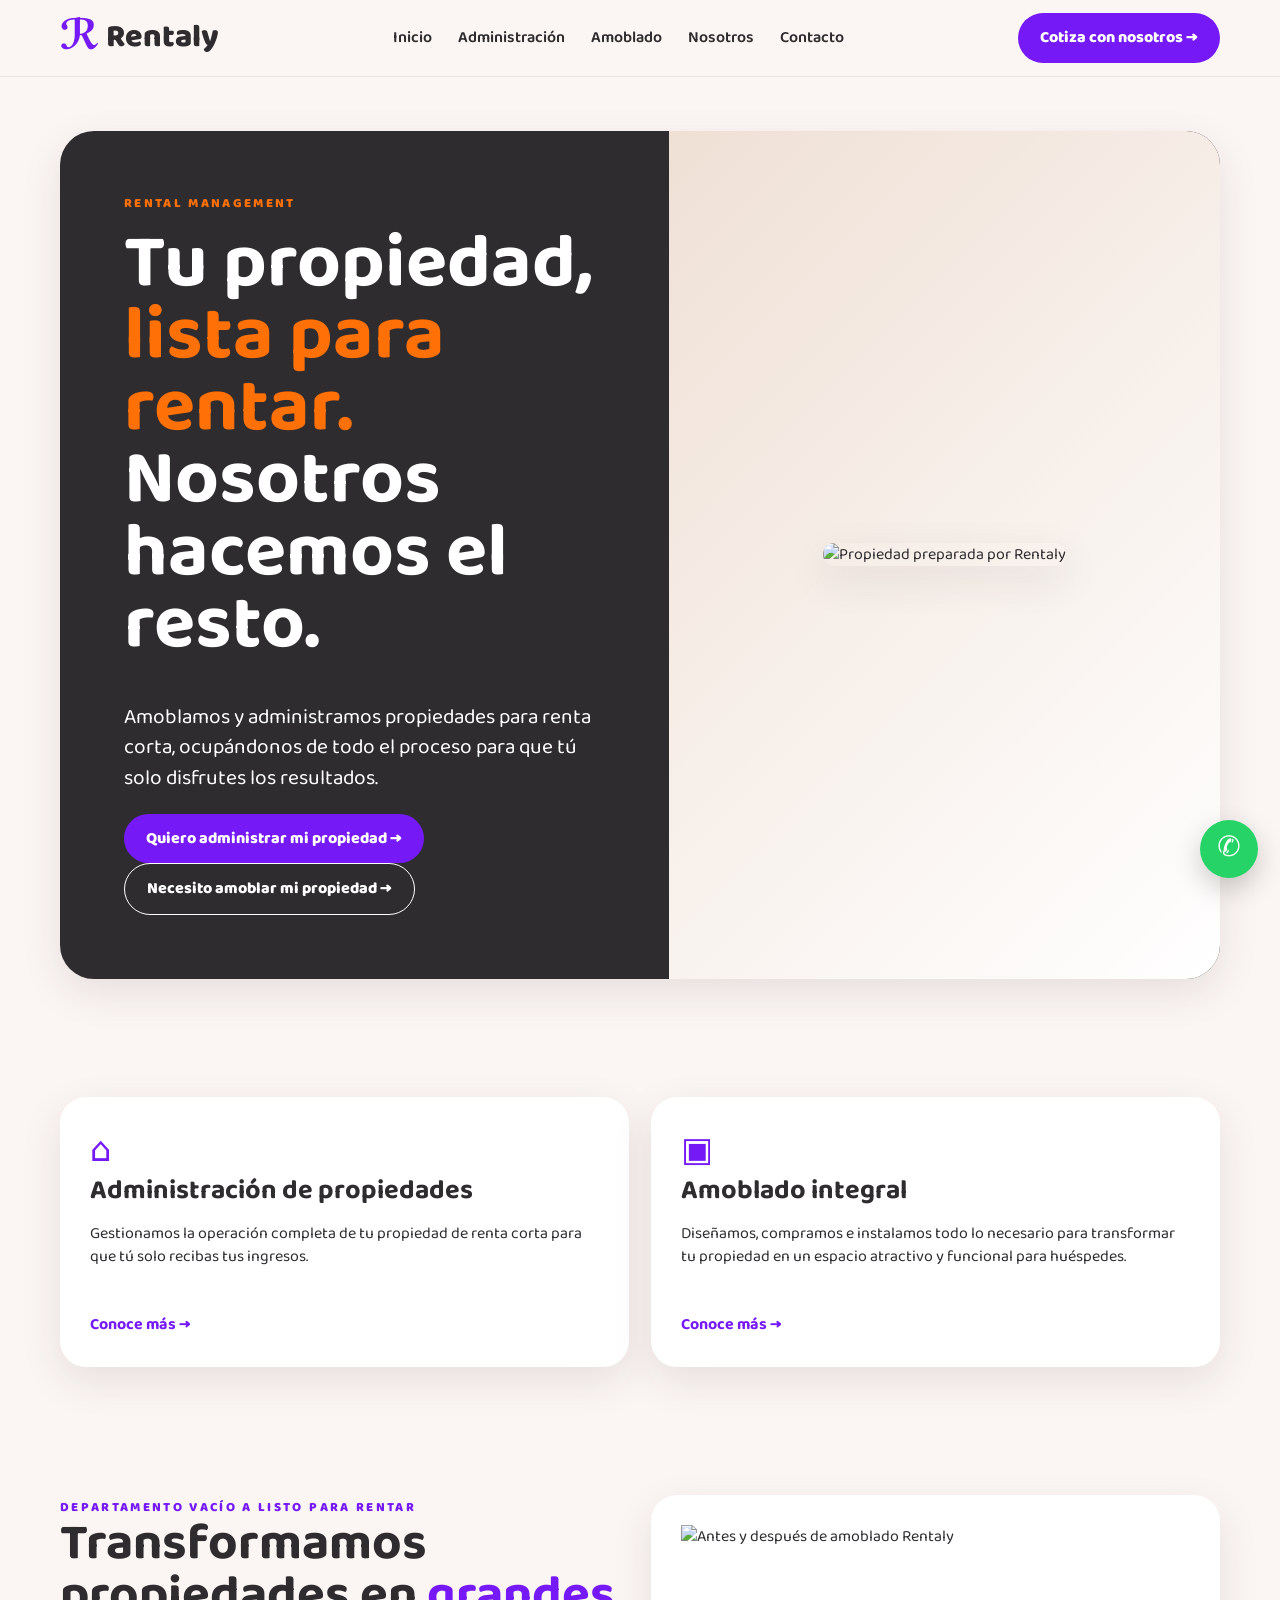
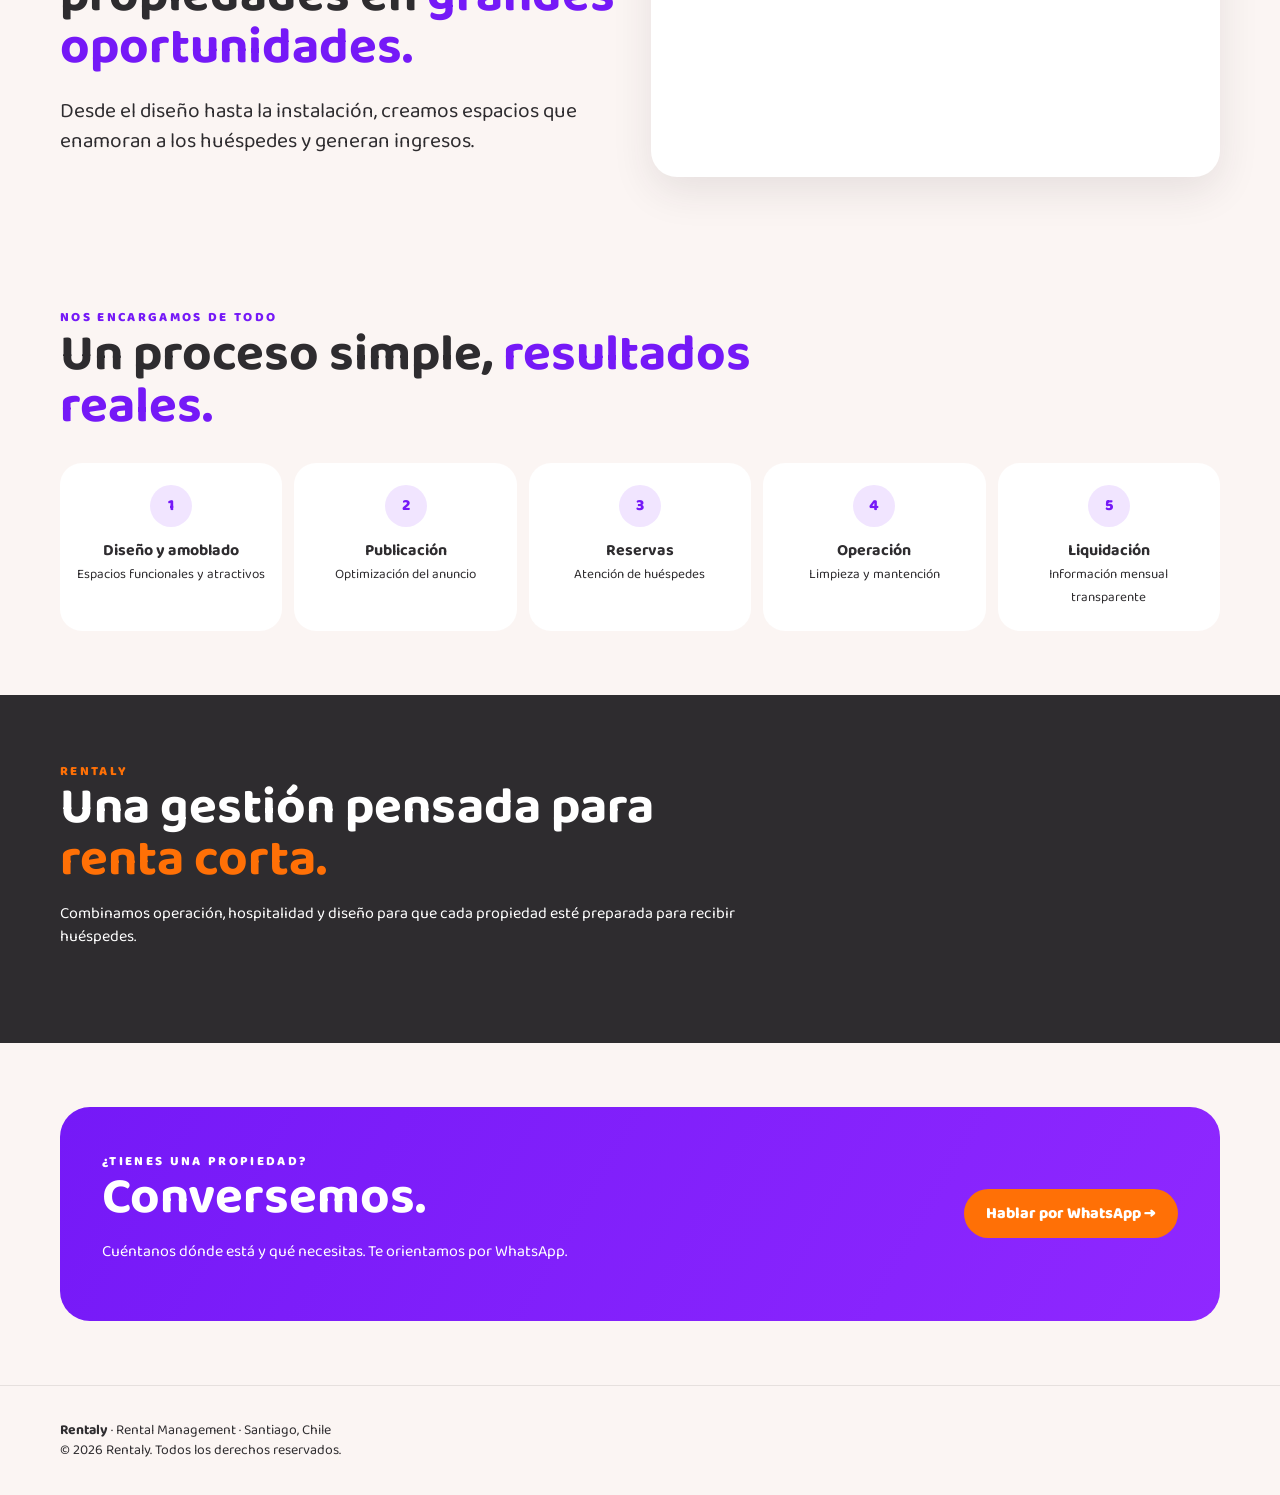
==== index.html @ dfee8718 "Primera versión sitio web Rentaly" ====
<!doctype html><html lang="es"><head><meta charset="utf-8"><meta name="viewport" content="width=device-width,initial-scale=1"><title>Inicio | Rentaly</title><meta name="description" content="Rentaly: administración y amoblado integral de propiedades para renta corta en Chile."><link rel="stylesheet" href="styles.css"></head><body><header class="nav"><div class="wrap navin"><a class="brand" href="index.html"><span class="brandmark">ℛ</span>Rentaly</a><nav class="links"><a href="index.html">Inicio</a><a href="administracion.html">Administración</a><a href="amoblado.html">Amoblado</a><a href="nosotros.html">Nosotros</a><a href="contacto.html">Contacto</a></nav><a class="btn navbtn" data-wa="Hola Rentaly, quiero cotizar sus servicios.">Cotiza con nosotros →</a></div></header>

<main><section class="hero"><div class="wrap heroGrid"><div class="heroCopy"><span class="eyebrow">Rental Management</span><h1>Tu propiedad,<br><span class="orangeText">lista para rentar.</span><br>Nosotros hacemos el resto.</h1><p class="lead">Amoblamos y administramos propiedades para renta corta, ocupándonos de todo el proceso para que tú solo disfrutes los resultados.</p><div><a class="btn" data-wa="Hola Rentaly, quiero cotizar la administración de mi propiedad.">Quiero administrar mi propiedad →</a> <a class="btn alt" data-wa="Hola Rentaly, quiero cotizar el amoblado de mi propiedad.">Necesito amoblar mi propiedad →</a></div></div><div class="heroVisual"><img src="assets/amoblado-publicacion.png" alt="Propiedad preparada por Rentaly"></div></div></section>
<section class="section"><div class="wrap"><div class="grid2"><article class="card service"><div><div class="icon">⌂</div><h3>Administración de propiedades</h3><p>Gestionamos la operación completa de tu propiedad de renta corta para que tú solo recibas tus ingresos.</p></div><a class="purple" href="administracion.html"><b>Conoce más →</b></a></article><article class="card service"><div><div class="icon">▣</div><h3>Amoblado integral</h3><p>Diseñamos, compramos e instalamos todo lo necesario para transformar tu propiedad en un espacio atractivo y funcional para huéspedes.</p></div><a class="purple" href="amoblado.html"><b>Conoce más →</b></a></article></div></div></section>
<section class="section"><div class="wrap grid2"><div><span class="eyebrow purple">Departamento vacío a listo para rentar</span><h2>Transformamos propiedades en <span class="purple">grandes oportunidades.</span></h2><p class="lead">Desde el diseño hasta la instalación, creamos espacios que enamoran a los huéspedes y generan ingresos.</p></div><div class="card"><img src="assets/antes-despues.png" alt="Antes y después de amoblado Rentaly"></div></div></section>
<section class="section"><div class="wrap"><div class="sectionHead"><span class="eyebrow purple">Nos encargamos de todo</span><h2>Un proceso simple, <span class="purple">resultados reales.</span></h2></div><div class="steps"><div class="step"><div class="num">1</div><b>Diseño y amoblado</b><small><br>Espacios funcionales y atractivos</small></div><div class="step"><div class="num">2</div><b>Publicación</b><small><br>Optimización del anuncio</small></div><div class="step"><div class="num">3</div><b>Reservas</b><small><br>Atención de huéspedes</small></div><div class="step"><div class="num">4</div><b>Operación</b><small><br>Limpieza y mantención</small></div><div class="step"><div class="num">5</div><b>Liquidación</b><small><br>Información mensual transparente</small></div></div></div></section>
<section class="section dark"><div class="wrap"><div class="sectionHead"><span class="eyebrow">Rentaly</span><h2>Una gestión pensada para <span class="orangeText">renta corta.</span></h2><p>Combinamos operación, hospitalidad y diseño para que cada propiedad esté preparada para recibir huéspedes.</p></div></div></section>
<section class="section"><div class="wrap cta"><div><span class="eyebrow" style="color:white">¿Tienes una propiedad?</span><h2>Conversemos.</h2><p>Cuéntanos dónde está y qué necesitas. Te orientamos por WhatsApp.</p></div><a class="btn orange" data-wa="Hola Rentaly, tengo una propiedad y me gustaría cotizar sus servicios.">Hablar por WhatsApp →</a></div></section></main><a class="whatsapp" aria-label="WhatsApp Rentaly" data-wa="Hola Rentaly, me gustaría conocer más sobre sus servicios.">✆</a><footer class="footer"><div class="wrap"><strong>Rentaly</strong> · Rental Management · Santiago, Chile<br>© 2026 Rentaly. Todos los derechos reservados.</div></footer><script src="script.js"></script>
</body></html>
---- styles.css ----
@import url('https://fonts.googleapis.com/css2?family=Baloo+2:wght@400;500;600;700;800&display=swap');
:root{--purple:#7519F7;--orange:#FF7006;--ink:#2E2C2F;--cream:#FBF5F3;--white:#fff;--muted:#756f73;--radius:26px;--shadow:0 14px 40px rgba(46,44,47,.10)}
*{box-sizing:border-box}html{scroll-behavior:smooth}body{margin:0;font-family:'Baloo 2',system-ui,sans-serif;background:var(--cream);color:var(--ink);line-height:1.45}a{text-decoration:none;color:inherit}img{max-width:100%;display:block}.wrap{width:min(1160px,92%);margin:auto}.nav{position:sticky;top:0;z-index:20;background:rgba(251,245,243,.95);backdrop-filter:blur(10px);border-bottom:1px solid rgba(46,44,47,.08)}.navin{height:76px;display:flex;align-items:center;justify-content:space-between;gap:22px}.brand{font-size:32px;font-weight:800;display:flex;align-items:center;gap:7px}.brandmark{color:var(--purple);font-size:42px;line-height:1}.links{display:flex;gap:26px;font-weight:600}.links a:hover,.active{color:var(--purple)}.btn{display:inline-flex;align-items:center;justify-content:center;gap:8px;background:var(--purple);color:#fff;padding:13px 22px;border-radius:999px;font-weight:800}.btn.alt{background:transparent;border:1.5px solid currentColor}.btn.orange{background:var(--orange)}.hero{padding:54px 0}.heroGrid{display:grid;grid-template-columns:1.05fr .95fr;min-height:520px;border-radius:34px;overflow:hidden;background:var(--ink);box-shadow:var(--shadow)}.heroCopy{padding:64px;color:#fff;display:flex;flex-direction:column;justify-content:center}.eyebrow{text-transform:uppercase;letter-spacing:.18em;font-size:13px;font-weight:800;color:var(--orange)}h1{font-size:clamp(44px,6vw,76px);line-height:.95;margin:14px 0 20px}h2{font-size:clamp(32px,4vw,52px);line-height:1.02;margin:0 0 16px}h3{font-size:27px;line-height:1.1;margin:0 0 10px}.purple{color:var(--purple)}.orangeText{color:var(--orange)}.lead{font-size:21px;max-width:650px}.heroVisual{background:linear-gradient(135deg,#efe0d5,#fff);display:flex;align-items:center;justify-content:center;padding:28px}.heroVisual img{border-radius:24px;box-shadow:var(--shadow)}.section{padding:64px 0}.section.dark{background:var(--ink);color:#fff}.sectionHead{max-width:720px;margin-bottom:30px}.grid2{display:grid;grid-template-columns:repeat(2,1fr);gap:22px}.grid3{display:grid;grid-template-columns:repeat(3,1fr);gap:18px}.card{background:#fff;border-radius:var(--radius);padding:30px;box-shadow:var(--shadow)}.dark .card{background:#3a373b}.service{min-height:270px;display:flex;flex-direction:column;justify-content:space-between}.icon{font-size:34px;color:var(--purple)}.steps{display:grid;grid-template-columns:repeat(5,1fr);gap:12px}.step{text-align:center;background:#fff;border-radius:22px;padding:22px 14px}.num{width:42px;height:42px;border-radius:50%;background:#f1e5ff;color:var(--purple);display:grid;place-items:center;margin:0 auto 12px;font-weight:800}.feature{display:flex;gap:14px;align-items:flex-start;margin:16px 0}.dot{width:10px;height:10px;border-radius:50%;background:var(--purple);margin-top:8px;flex:0 0 auto}.cta{background:linear-gradient(120deg,var(--purple),#8f28ff);color:#fff;border-radius:30px;padding:42px;display:flex;align-items:center;justify-content:space-between;gap:24px}.cta h2{margin:0}.footer{padding:34px 0;border-top:1px solid rgba(46,44,47,.1);font-size:14px}.whatsapp{position:fixed;right:22px;bottom:22px;z-index:30;background:#25D366;color:#fff;width:58px;height:58px;border-radius:50%;display:grid;place-items:center;font-size:28px;box-shadow:0 10px 28px rgba(0,0,0,.2)}.tag{display:inline-block;border:1px solid rgba(117,25,247,.35);color:var(--purple);border-radius:999px;padding:5px 12px;margin:4px;font-weight:700}.contactBox{background:#fff;border-radius:28px;padding:36px;text-align:center;box-shadow:var(--shadow)}
@media(max-width:820px){.links{display:none}.heroGrid,.grid2,.grid3{grid-template-columns:1fr}.heroCopy{padding:38px 28px}.heroVisual{padding:18px}.steps{grid-template-columns:1fr 1fr}.cta{align-items:flex-start;flex-direction:column}.navin{height:68px}.brand{font-size:26px}.section{padding:46px 0}}@media(max-width:520px){.steps{grid-template-columns:1fr}.btn.navbtn{padding:10px 14px;font-size:14px}h1{font-size:46px}}
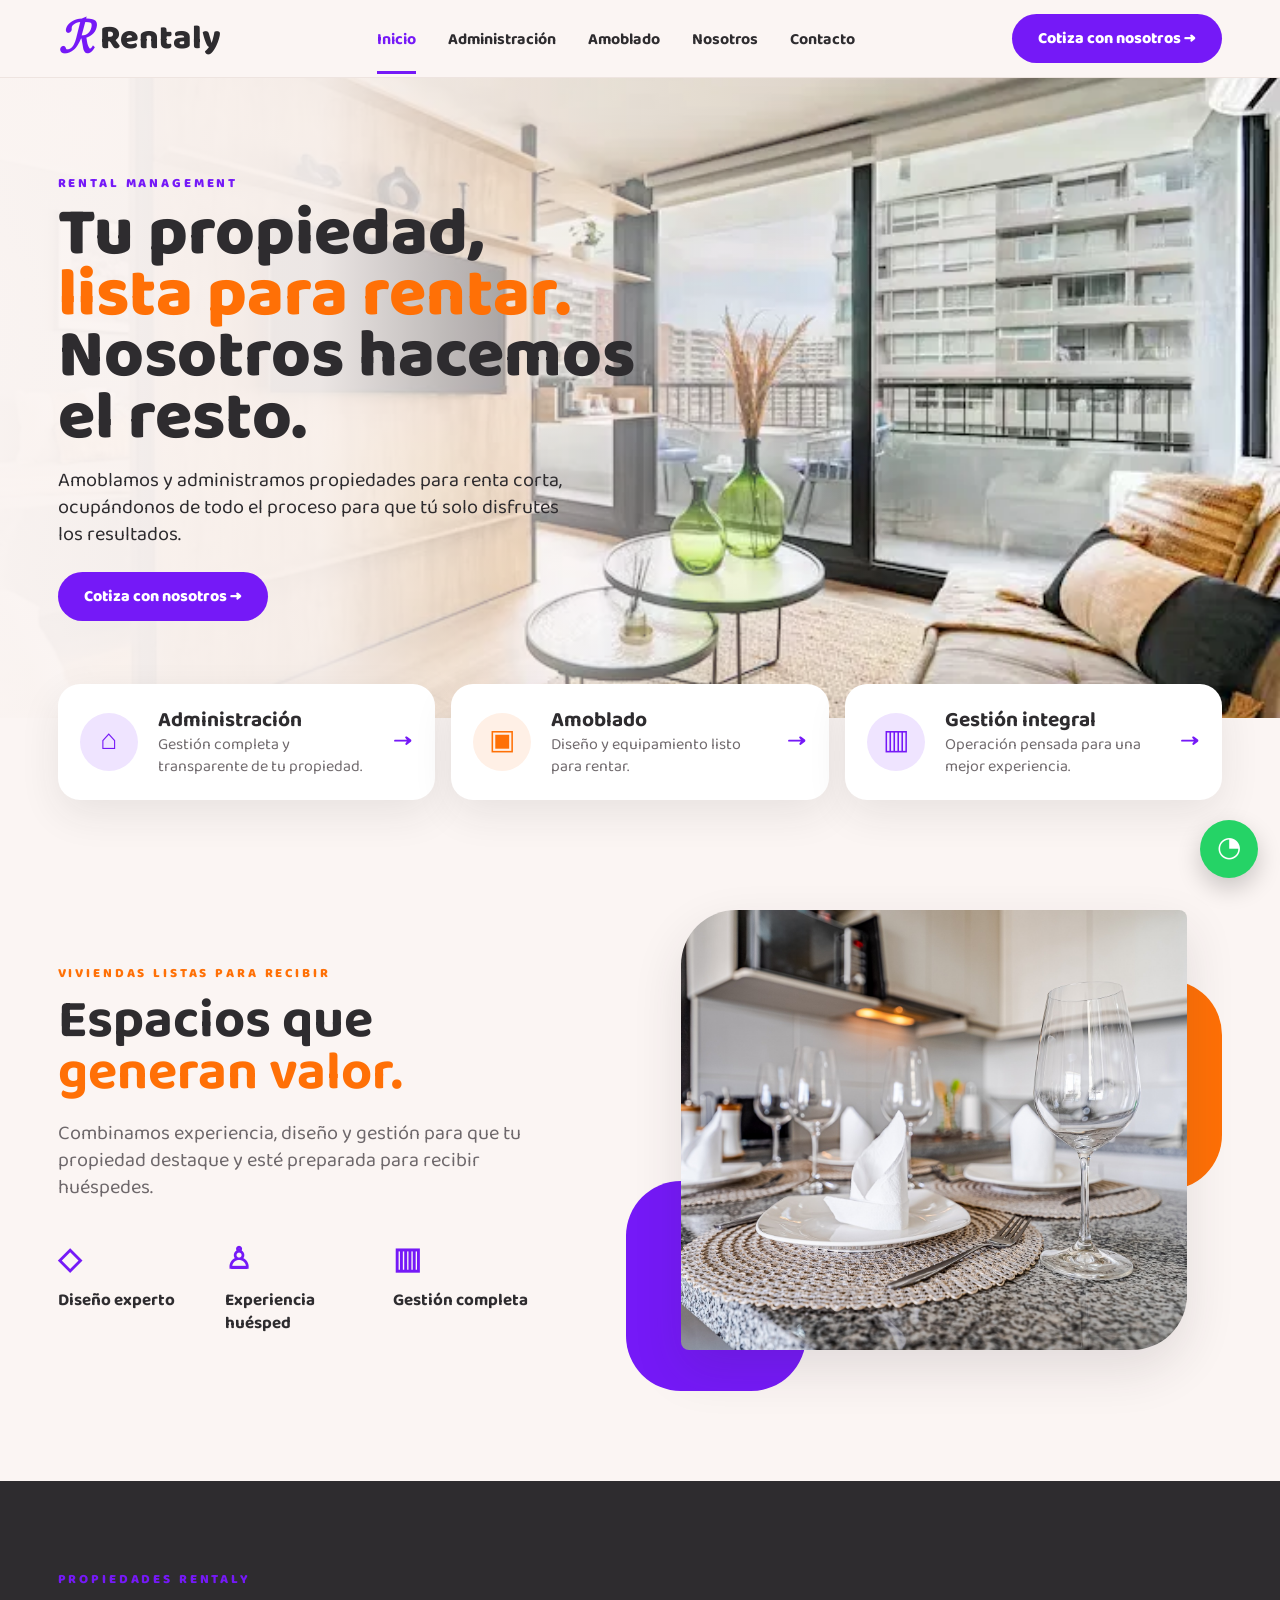
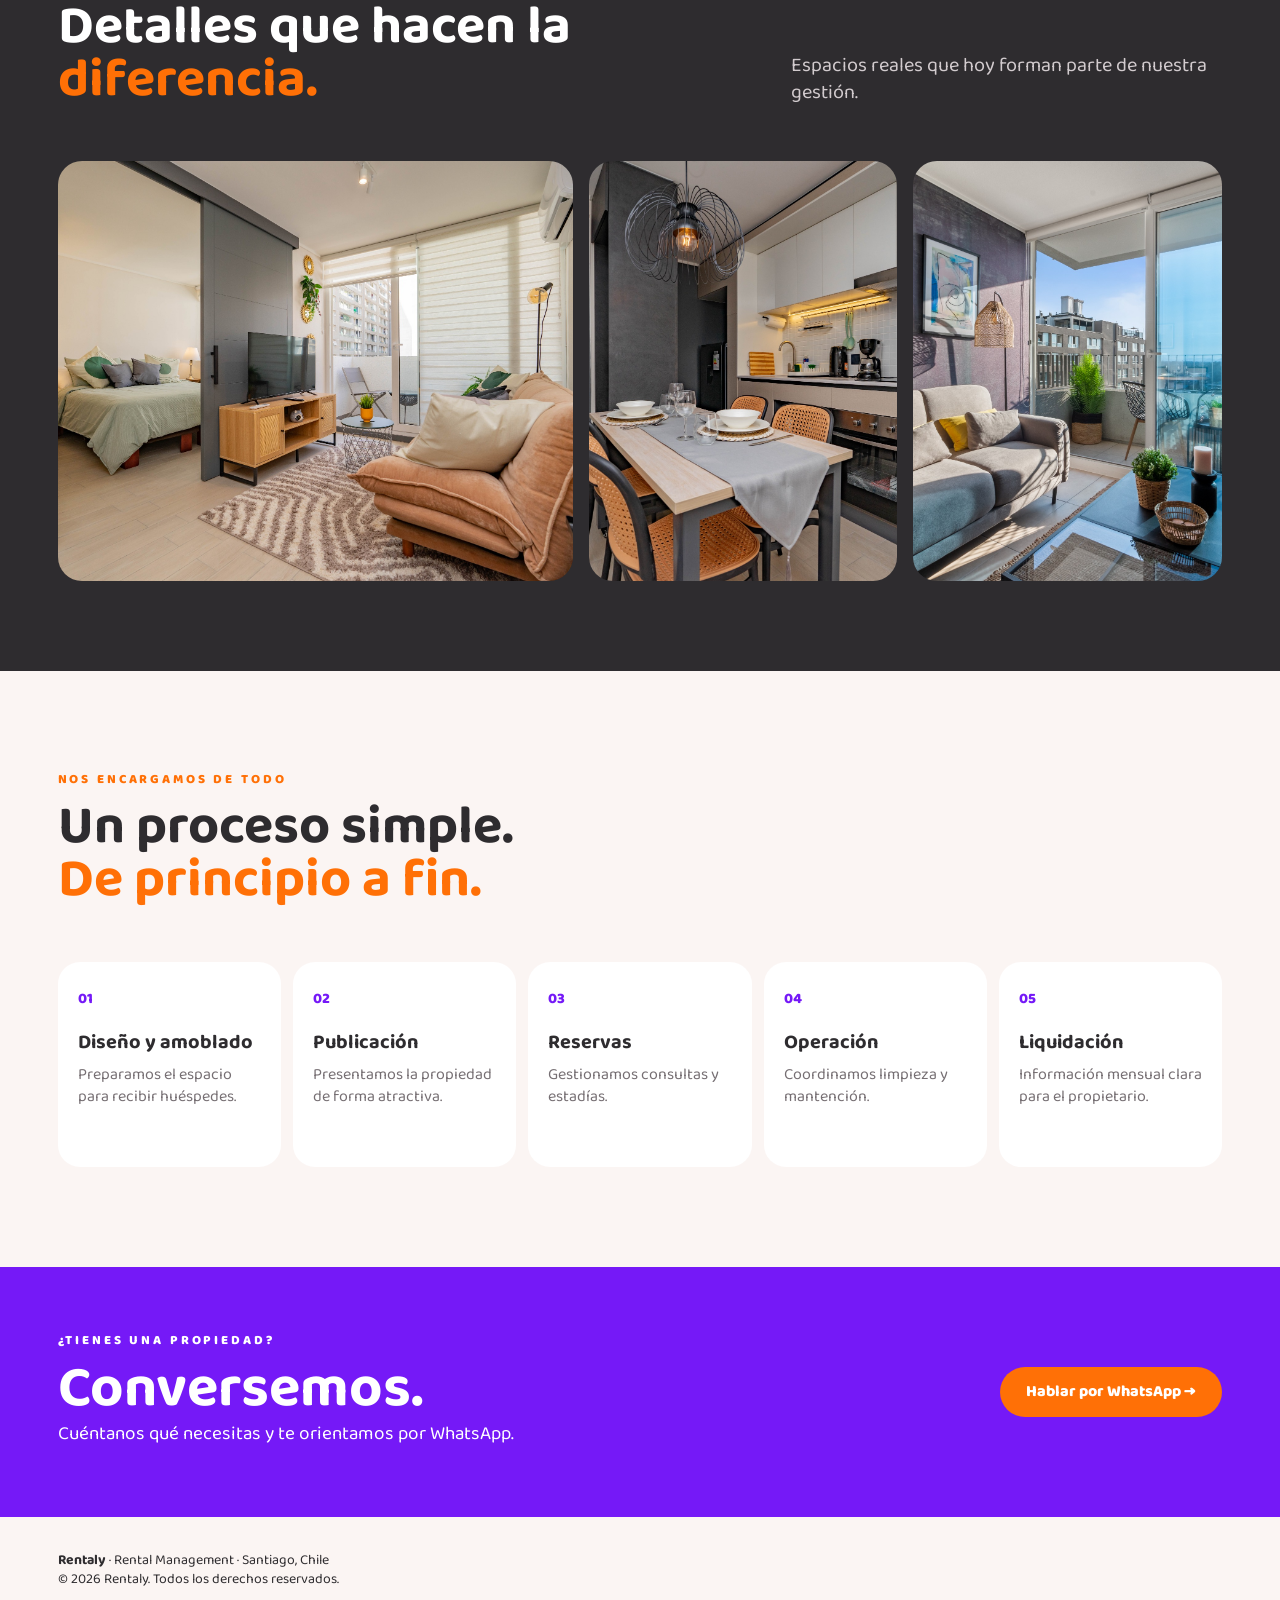
==== commit 487384fb: "Add files via upload" ====
--- a/index.html
+++ b/index.html
@@ -1,9 +1,10 @@
-<!doctype html><html lang="es"><head><meta charset="utf-8"><meta name="viewport" content="width=device-width,initial-scale=1"><title>Inicio | Rentaly</title><meta name="description" content="Rentaly: administración y amoblado integral de propiedades para renta corta en Chile."><link rel="stylesheet" href="styles.css"></head><body><header class="nav"><div class="wrap navin"><a class="brand" href="index.html"><span class="brandmark">ℛ</span>Rentaly</a><nav class="links"><a href="index.html">Inicio</a><a href="administracion.html">Administración</a><a href="amoblado.html">Amoblado</a><a href="nosotros.html">Nosotros</a><a href="contacto.html">Contacto</a></nav><a class="btn navbtn" data-wa="Hola Rentaly, quiero cotizar sus servicios.">Cotiza con nosotros →</a></div></header>
-
-<main><section class="hero"><div class="wrap heroGrid"><div class="heroCopy"><span class="eyebrow">Rental Management</span><h1>Tu propiedad,<br><span class="orangeText">lista para rentar.</span><br>Nosotros hacemos el resto.</h1><p class="lead">Amoblamos y administramos propiedades para renta corta, ocupándonos de todo el proceso para que tú solo disfrutes los resultados.</p><div><a class="btn" data-wa="Hola Rentaly, quiero cotizar la administración de mi propiedad.">Quiero administrar mi propiedad →</a> <a class="btn alt" data-wa="Hola Rentaly, quiero cotizar el amoblado de mi propiedad.">Necesito amoblar mi propiedad →</a></div></div><div class="heroVisual"><img src="assets/amoblado-publicacion.png" alt="Propiedad preparada por Rentaly"></div></div></section>
-<section class="section"><div class="wrap"><div class="grid2"><article class="card service"><div><div class="icon">⌂</div><h3>Administración de propiedades</h3><p>Gestionamos la operación completa de tu propiedad de renta corta para que tú solo recibas tus ingresos.</p></div><a class="purple" href="administracion.html"><b>Conoce más →</b></a></article><article class="card service"><div><div class="icon">▣</div><h3>Amoblado integral</h3><p>Diseñamos, compramos e instalamos todo lo necesario para transformar tu propiedad en un espacio atractivo y funcional para huéspedes.</p></div><a class="purple" href="amoblado.html"><b>Conoce más →</b></a></article></div></div></section>
-<section class="section"><div class="wrap grid2"><div><span class="eyebrow purple">Departamento vacío a listo para rentar</span><h2>Transformamos propiedades en <span class="purple">grandes oportunidades.</span></h2><p class="lead">Desde el diseño hasta la instalación, creamos espacios que enamoran a los huéspedes y generan ingresos.</p></div><div class="card"><img src="assets/antes-despues.png" alt="Antes y después de amoblado Rentaly"></div></div></section>
-<section class="section"><div class="wrap"><div class="sectionHead"><span class="eyebrow purple">Nos encargamos de todo</span><h2>Un proceso simple, <span class="purple">resultados reales.</span></h2></div><div class="steps"><div class="step"><div class="num">1</div><b>Diseño y amoblado</b><small><br>Espacios funcionales y atractivos</small></div><div class="step"><div class="num">2</div><b>Publicación</b><small><br>Optimización del anuncio</small></div><div class="step"><div class="num">3</div><b>Reservas</b><small><br>Atención de huéspedes</small></div><div class="step"><div class="num">4</div><b>Operación</b><small><br>Limpieza y mantención</small></div><div class="step"><div class="num">5</div><b>Liquidación</b><small><br>Información mensual transparente</small></div></div></div></section>
-<section class="section dark"><div class="wrap"><div class="sectionHead"><span class="eyebrow">Rentaly</span><h2>Una gestión pensada para <span class="orangeText">renta corta.</span></h2><p>Combinamos operación, hospitalidad y diseño para que cada propiedad esté preparada para recibir huéspedes.</p></div></div></section>
-<section class="section"><div class="wrap cta"><div><span class="eyebrow" style="color:white">¿Tienes una propiedad?</span><h2>Conversemos.</h2><p>Cuéntanos dónde está y qué necesitas. Te orientamos por WhatsApp.</p></div><a class="btn orange" data-wa="Hola Rentaly, tengo una propiedad y me gustaría cotizar sus servicios.">Hablar por WhatsApp →</a></div></section></main><a class="whatsapp" aria-label="WhatsApp Rentaly" data-wa="Hola Rentaly, me gustaría conocer más sobre sus servicios.">✆</a><footer class="footer"><div class="wrap"><strong>Rentaly</strong> · Rental Management · Santiago, Chile<br>© 2026 Rentaly. Todos los derechos reservados.</div></footer><script src="script.js"></script>
-</body></html>+<!doctype html><html lang="es"><head><meta charset="utf-8"><meta name="viewport" content="width=device-width,initial-scale=1"><title>Rentaly | Administración y amoblado para renta corta</title><meta name="description" content="Rentaly administra y amuebla propiedades para renta corta en Chile."><link rel="stylesheet" href="styles.css"></head><body>
+<header class="nav"><div class="wrap navin"><a class="brand" href="index.html"><span>ℛ</span>Rentaly</a><nav><a class="active" href="index.html">Inicio</a><a href="administracion.html">Administración</a><a href="amoblado.html">Amoblado</a><a href="nosotros.html">Nosotros</a><a href="contacto.html">Contacto</a></nav><a class="pill" data-wa="Hola Rentaly, quiero cotizar sus servicios.">Cotiza con nosotros →</a></div></header>
+<main>
+<section class="hero"><img class="heroimg" src="assets/image(20260926-160228).png" alt="Departamento administrado por Rentaly"><div class="shade"></div><div class="wrap heroContent"><div class="heroCopy"><div class="eyebrow">RENTAL MANAGEMENT</div><h1>Tu propiedad,<br><em>lista para rentar.</em><br>Nosotros hacemos<br>el resto.</h1><p>Amoblamos y administramos propiedades para renta corta, ocupándonos de todo el proceso para que tú solo disfrutes los resultados.</p><a class="pill" data-wa="Hola Rentaly, quiero cotizar sus servicios.">Cotiza con nosotros →</a></div></div></section>
+<section class="serviceStrip"><div class="wrap cards"><a class="mini" href="administracion.html"><div class="round">⌂</div><div><b>Administración</b><span>Gestión completa y transparente de tu propiedad.</span></div><i>→</i></a><a class="mini" href="amoblado.html"><div class="round orange">▣</div><div><b>Amoblado</b><span>Diseño y equipamiento listo para rentar.</span></div><i>→</i></a><div class="mini"><div class="round">▥</div><div><b>Gestión integral</b><span>Operación pensada para una mejor experiencia.</span></div><i>→</i></div></div></section>
+<section class="value wrap"><div class="valueText"><div class="eyebrow orangeTxt">VIVIENDAS LISTAS PARA RECIBIR</div><h2>Espacios que <em>generan valor.</em></h2><p>Combinamos experiencia, diseño y gestión para que tu propiedad destaque y esté preparada para recibir huéspedes.</p><div class="benefits"><div><strong>◇</strong><b>Diseño experto</b></div><div><strong>♙</strong><b>Experiencia huésped</b></div><div><strong>▥</strong><b>Gestión completa</b></div></div></div><div class="photoShape"><span class="blob purpleBlob"></span><span class="blob orangeBlob"></span><img src="assets/15102024-_DSC3283-Editar.jpg" alt="Dormitorio preparado para huéspedes"></div></section>
+<section class="showcase"><div class="wrap"><div class="sectionTitle"><div><div class="eyebrow">PROPIEDADES RENTALY</div><h2>Detalles que hacen la <em>diferencia.</em></h2></div><p>Espacios reales que hoy forman parte de nuestra gestión.</p></div><div class="gallery"><img class="wide" src="assets/DSC08614.jpg" alt="Living Rentaly"><img src="assets/DSC08622.jpg" alt="Cocina Rentaly"><img src="assets/IMG_0565.jpg" alt="Living con terraza Rentaly"></div></div></section>
+<section class="process wrap"><div class="sectionTitle"><div><div class="eyebrow orangeTxt">NOS ENCARGAMOS DE TODO</div><h2>Un proceso simple.<br><em>De principio a fin.</em></h2></div></div><div class="steps"><div><span>01</span><b>Diseño y amoblado</b><p>Preparamos el espacio para recibir huéspedes.</p></div><div><span>02</span><b>Publicación</b><p>Presentamos la propiedad de forma atractiva.</p></div><div><span>03</span><b>Reservas</b><p>Gestionamos consultas y estadías.</p></div><div><span>04</span><b>Operación</b><p>Coordinamos limpieza y mantención.</p></div><div><span>05</span><b>Liquidación</b><p>Información mensual clara para el propietario.</p></div></div></section>
+<section class="finalCta"><div class="wrap"><div><div class="eyebrow">¿TIENES UNA PROPIEDAD?</div><h2>Conversemos.</h2><p>Cuéntanos qué necesitas y te orientamos por WhatsApp.</p></div><a class="pill orangeBtn" data-wa="Hola Rentaly, tengo una propiedad y me gustaría cotizar sus servicios.">Hablar por WhatsApp →</a></div></section>
+</main><a class="wa" data-wa="Hola Rentaly, me gustaría conocer más sobre sus servicios." aria-label="WhatsApp">◔</a><footer><div class="wrap"><b>Rentaly</b> · Rental Management · Santiago, Chile<br>© 2026 Rentaly. Todos los derechos reservados.</div></footer><script src="script.js"></script></body></html>
--- a/styles.css
+++ b/styles.css
@@ -1,4 +1,2 @@
 @import url('https://fonts.googleapis.com/css2?family=Baloo+2:wght@400;500;600;700;800&display=swap');
-:root{--purple:#7519F7;--orange:#FF7006;--ink:#2E2C2F;--cream:#FBF5F3;--white:#fff;--muted:#756f73;--radius:26px;--shadow:0 14px 40px rgba(46,44,47,.10)}
-*{box-sizing:border-box}html{scroll-behavior:smooth}body{margin:0;font-family:'Baloo 2',system-ui,sans-serif;background:var(--cream);color:var(--ink);line-height:1.45}a{text-decoration:none;color:inherit}img{max-width:100%;display:block}.wrap{width:min(1160px,92%);margin:auto}.nav{position:sticky;top:0;z-index:20;background:rgba(251,245,243,.95);backdrop-filter:blur(10px);border-bottom:1px solid rgba(46,44,47,.08)}.navin{height:76px;display:flex;align-items:center;justify-content:space-between;gap:22px}.brand{font-size:32px;font-weight:800;display:flex;align-items:center;gap:7px}.brandmark{color:var(--purple);font-size:42px;line-height:1}.links{display:flex;gap:26px;font-weight:600}.links a:hover,.active{color:var(--purple)}.btn{display:inline-flex;align-items:center;justify-content:center;gap:8px;background:var(--purple);color:#fff;padding:13px 22px;border-radius:999px;font-weight:800}.btn.alt{background:transparent;border:1.5px solid currentColor}.btn.orange{background:var(--orange)}.hero{padding:54px 0}.heroGrid{display:grid;grid-template-columns:1.05fr .95fr;min-height:520px;border-radius:34px;overflow:hidden;background:var(--ink);box-shadow:var(--shadow)}.heroCopy{padding:64px;color:#fff;display:flex;flex-direction:column;justify-content:center}.eyebrow{text-transform:uppercase;letter-spacing:.18em;font-size:13px;font-weight:800;color:var(--orange)}h1{font-size:clamp(44px,6vw,76px);line-height:.95;margin:14px 0 20px}h2{font-size:clamp(32px,4vw,52px);line-height:1.02;margin:0 0 16px}h3{font-size:27px;line-height:1.1;margin:0 0 10px}.purple{color:var(--purple)}.orangeText{color:var(--orange)}.lead{font-size:21px;max-width:650px}.heroVisual{background:linear-gradient(135deg,#efe0d5,#fff);display:flex;align-items:center;justify-content:center;padding:28px}.heroVisual img{border-radius:24px;box-shadow:var(--shadow)}.section{padding:64px 0}.section.dark{background:var(--ink);color:#fff}.sectionHead{max-width:720px;margin-bottom:30px}.grid2{display:grid;grid-template-columns:repeat(2,1fr);gap:22px}.grid3{display:grid;grid-template-columns:repeat(3,1fr);gap:18px}.card{background:#fff;border-radius:var(--radius);padding:30px;box-shadow:var(--shadow)}.dark .card{background:#3a373b}.service{min-height:270px;display:flex;flex-direction:column;justify-content:space-between}.icon{font-size:34px;color:var(--purple)}.steps{display:grid;grid-template-columns:repeat(5,1fr);gap:12px}.step{text-align:center;background:#fff;border-radius:22px;padding:22px 14px}.num{width:42px;height:42px;border-radius:50%;background:#f1e5ff;color:var(--purple);display:grid;place-items:center;margin:0 auto 12px;font-weight:800}.feature{display:flex;gap:14px;align-items:flex-start;margin:16px 0}.dot{width:10px;height:10px;border-radius:50%;background:var(--purple);margin-top:8px;flex:0 0 auto}.cta{background:linear-gradient(120deg,var(--purple),#8f28ff);color:#fff;border-radius:30px;padding:42px;display:flex;align-items:center;justify-content:space-between;gap:24px}.cta h2{margin:0}.footer{padding:34px 0;border-top:1px solid rgba(46,44,47,.1);font-size:14px}.whatsapp{position:fixed;right:22px;bottom:22px;z-index:30;background:#25D366;color:#fff;width:58px;height:58px;border-radius:50%;display:grid;place-items:center;font-size:28px;box-shadow:0 10px 28px rgba(0,0,0,.2)}.tag{display:inline-block;border:1px solid rgba(117,25,247,.35);color:var(--purple);border-radius:999px;padding:5px 12px;margin:4px;font-weight:700}.contactBox{background:#fff;border-radius:28px;padding:36px;text-align:center;box-shadow:var(--shadow)}
-@media(max-width:820px){.links{display:none}.heroGrid,.grid2,.grid3{grid-template-columns:1fr}.heroCopy{padding:38px 28px}.heroVisual{padding:18px}.steps{grid-template-columns:1fr 1fr}.cta{align-items:flex-start;flex-direction:column}.navin{height:68px}.brand{font-size:26px}.section{padding:46px 0}}@media(max-width:520px){.steps{grid-template-columns:1fr}.btn.navbtn{padding:10px 14px;font-size:14px}h1{font-size:46px}}
+:root{--p:#7519F7;--o:#FF7006;--ink:#2E2C2F;--cream:#FBF5F3;--white:#fff}*{box-sizing:border-box}html{scroll-behavior:smooth}body{margin:0;background:var(--cream);color:var(--ink);font-family:'Baloo 2',sans-serif;line-height:1.35}a{text-decoration:none;color:inherit;cursor:pointer}.wrap{width:min(1240px,91%);margin:auto}.nav{height:78px;background:rgba(251,245,243,.97);position:sticky;top:0;z-index:30;border-bottom:1px solid #eee4e0}.navin{height:100%;display:flex;align-items:center;justify-content:space-between}.brand{font-size:34px;font-weight:800;display:flex;align-items:center;gap:7px}.brand span{font-size:44px;color:var(--p);font-family:serif;font-style:italic}.nav nav{display:flex;gap:32px;font-weight:700}.nav nav a{padding:26px 0 20px}.nav nav a:hover,.nav nav .active{color:var(--p);border-bottom:3px solid var(--p)}.pill{display:inline-flex;align-items:center;justify-content:center;background:var(--p);color:#fff;border-radius:999px;padding:14px 26px;font-weight:800;cursor:pointer}.hero{height:640px;position:relative;overflow:hidden;background:#ddd}.heroimg{position:absolute;width:100%;height:100%;object-fit:cover;object-position:center 56%}.shade{position:absolute;inset:0;background:linear-gradient(90deg,rgba(251,245,243,.98) 0%,rgba(251,245,243,.93) 25%,rgba(251,245,243,.42) 49%,rgba(251,245,243,0) 70%)}.heroContent{position:relative;height:100%;display:flex;align-items:center}.heroCopy{max-width:580px}.eyebrow{font-size:13px;letter-spacing:.22em;font-weight:800;color:var(--p);margin-bottom:12px}.hero h1{font-size:68px;line-height:.9;margin:0 0 18px;font-weight:800}.hero h1 em,h2 em{font-style:normal;color:var(--o)}.hero p{font-size:20px;max-width:510px;margin:0 0 24px}.serviceStrip{margin-top:-34px;position:relative;z-index:5}.cards{display:grid;grid-template-columns:repeat(3,1fr);gap:16px}.mini{background:#fff;border-radius:22px;padding:22px;display:grid;grid-template-columns:62px 1fr 20px;gap:16px;align-items:center;box-shadow:0 14px 40px rgba(46,44,47,.09)}.mini b{font-size:21px;display:block}.mini span{display:block;color:#716b6e;font-size:16px}.mini i{font-size:28px;color:var(--p);font-style:normal}.round{width:58px;height:58px;border-radius:50%;background:#efe4ff;color:var(--p);display:grid;place-items:center;font-size:28px}.round.orange{background:#fff0e6;color:var(--o)}.value{padding:110px 0 90px;display:grid;grid-template-columns:.9fr 1.1fr;gap:80px;align-items:center}.orangeTxt{color:var(--o)}h2{font-size:54px;line-height:.98;margin:0 0 20px}.valueText>p,.sectionTitle>p{font-size:20px;color:#6e686b;max-width:560px}.benefits{display:grid;grid-template-columns:repeat(3,1fr);gap:15px;margin-top:40px}.benefits strong{display:block;color:var(--p);font-size:30px;margin-bottom:8px}.benefits b{font-size:17px}.photoShape{position:relative;padding:0 35px 35px 55px}.photoShape img{position:relative;width:100%;height:440px;object-fit:cover;border-radius:55px 8px 55px 8px;z-index:2;box-shadow:0 20px 50px rgba(46,44,47,.12)}.blob{position:absolute;width:180px;height:210px;border-radius:55px;z-index:1}.purpleBlob{background:var(--p);left:0;bottom:0}.orangeBlob{background:var(--o);right:0;top:70px}.showcase{background:#2e2c2f;color:#fff;padding:90px 0}.sectionTitle{display:flex;align-items:end;justify-content:space-between;gap:40px;margin-bottom:35px}.showcase .sectionTitle p{color:#d2cbce}.gallery{display:grid;grid-template-columns:1.25fr .75fr .75fr;gap:16px;height:420px}.gallery img{width:100%;height:100%;object-fit:cover;border-radius:24px}.process{padding:100px 0}.steps{display:grid;grid-template-columns:repeat(5,1fr);gap:12px}.steps>div{background:#fff;padding:26px 20px;border-radius:22px;min-height:205px}.steps span{font-size:15px;color:var(--p);font-weight:800}.steps b{display:block;font-size:20px;margin:20px 0 8px}.steps p{color:#766f73;margin:0}.finalCta{background:var(--p);color:#fff;padding:65px 0}.finalCta .wrap{display:flex;align-items:center;justify-content:space-between;gap:30px}.finalCta h2{font-size:58px;margin:0}.finalCta p{font-size:19px;margin:4px 0}.finalCta .eyebrow{color:#fff}.orangeBtn{background:var(--o)}footer{padding:34px 0;font-size:14px}.wa{position:fixed;right:22px;bottom:22px;width:58px;height:58px;background:#25D366;color:#fff;border-radius:50%;display:grid;place-items:center;z-index:40;font-size:28px;box-shadow:0 10px 25px #0003}@media(max-width:900px){.nav nav{display:none}.hero{height:680px}.shade{background:linear-gradient(90deg,rgba(251,245,243,.97),rgba(251,245,243,.68))}.hero h1{font-size:52px}.cards{grid-template-columns:1fr}.value{grid-template-columns:1fr;gap:40px}.gallery{grid-template-columns:1fr 1fr;height:auto}.gallery img{height:280px}.gallery .wide{grid-column:1/-1;height:360px}.steps{grid-template-columns:1fr 1fr}.sectionTitle{align-items:start;flex-direction:column}.finalCta .wrap{align-items:start;flex-direction:column}}@media(max-width:560px){.nav .pill{display:none}.hero h1{font-size:44px}.hero p{font-size:18px}.value{padding-top:80px}.benefits{grid-template-columns:1fr}.gallery{grid-template-columns:1fr}.gallery .wide{grid-column:auto}.steps{grid-template-columns:1fr}h2{font-size:42px}.photoShape{padding:0 15px 25px 25px}.photoShape img{height:330px}.finalCta h2{font-size:48px}}
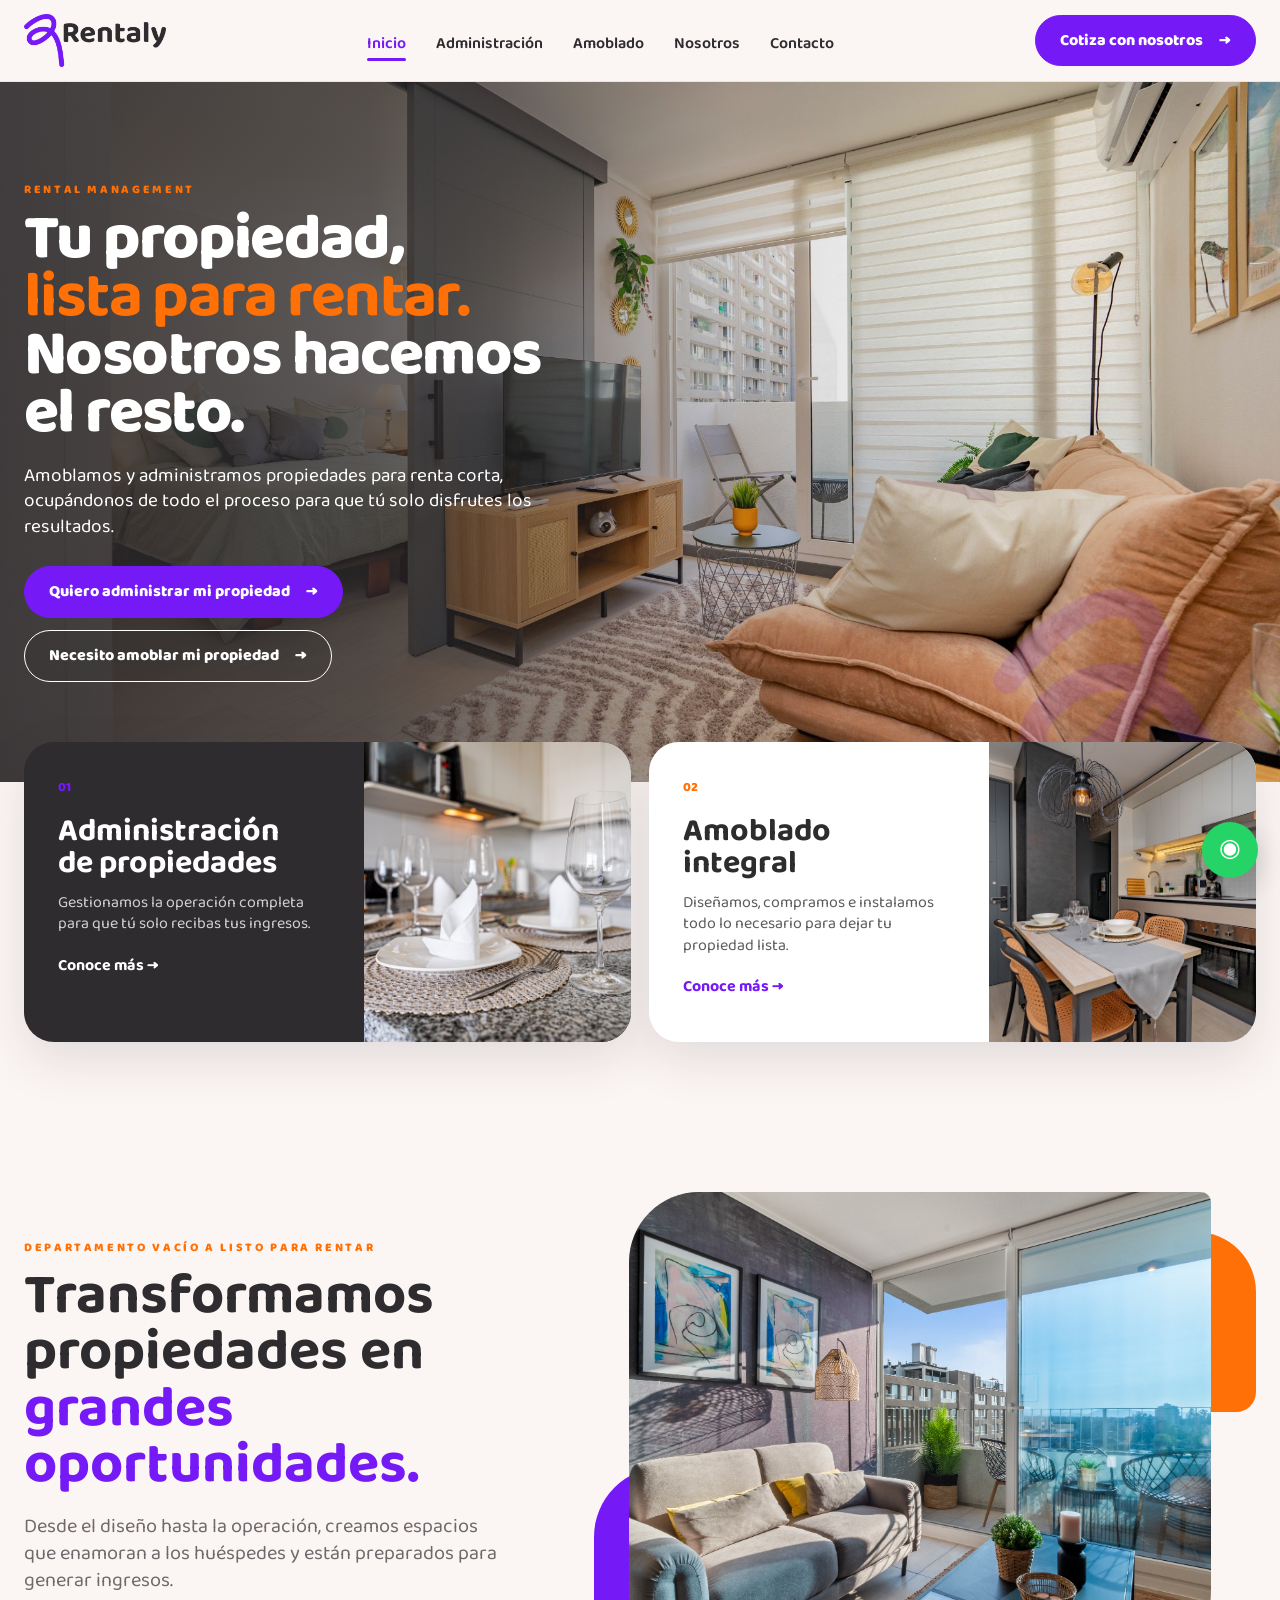
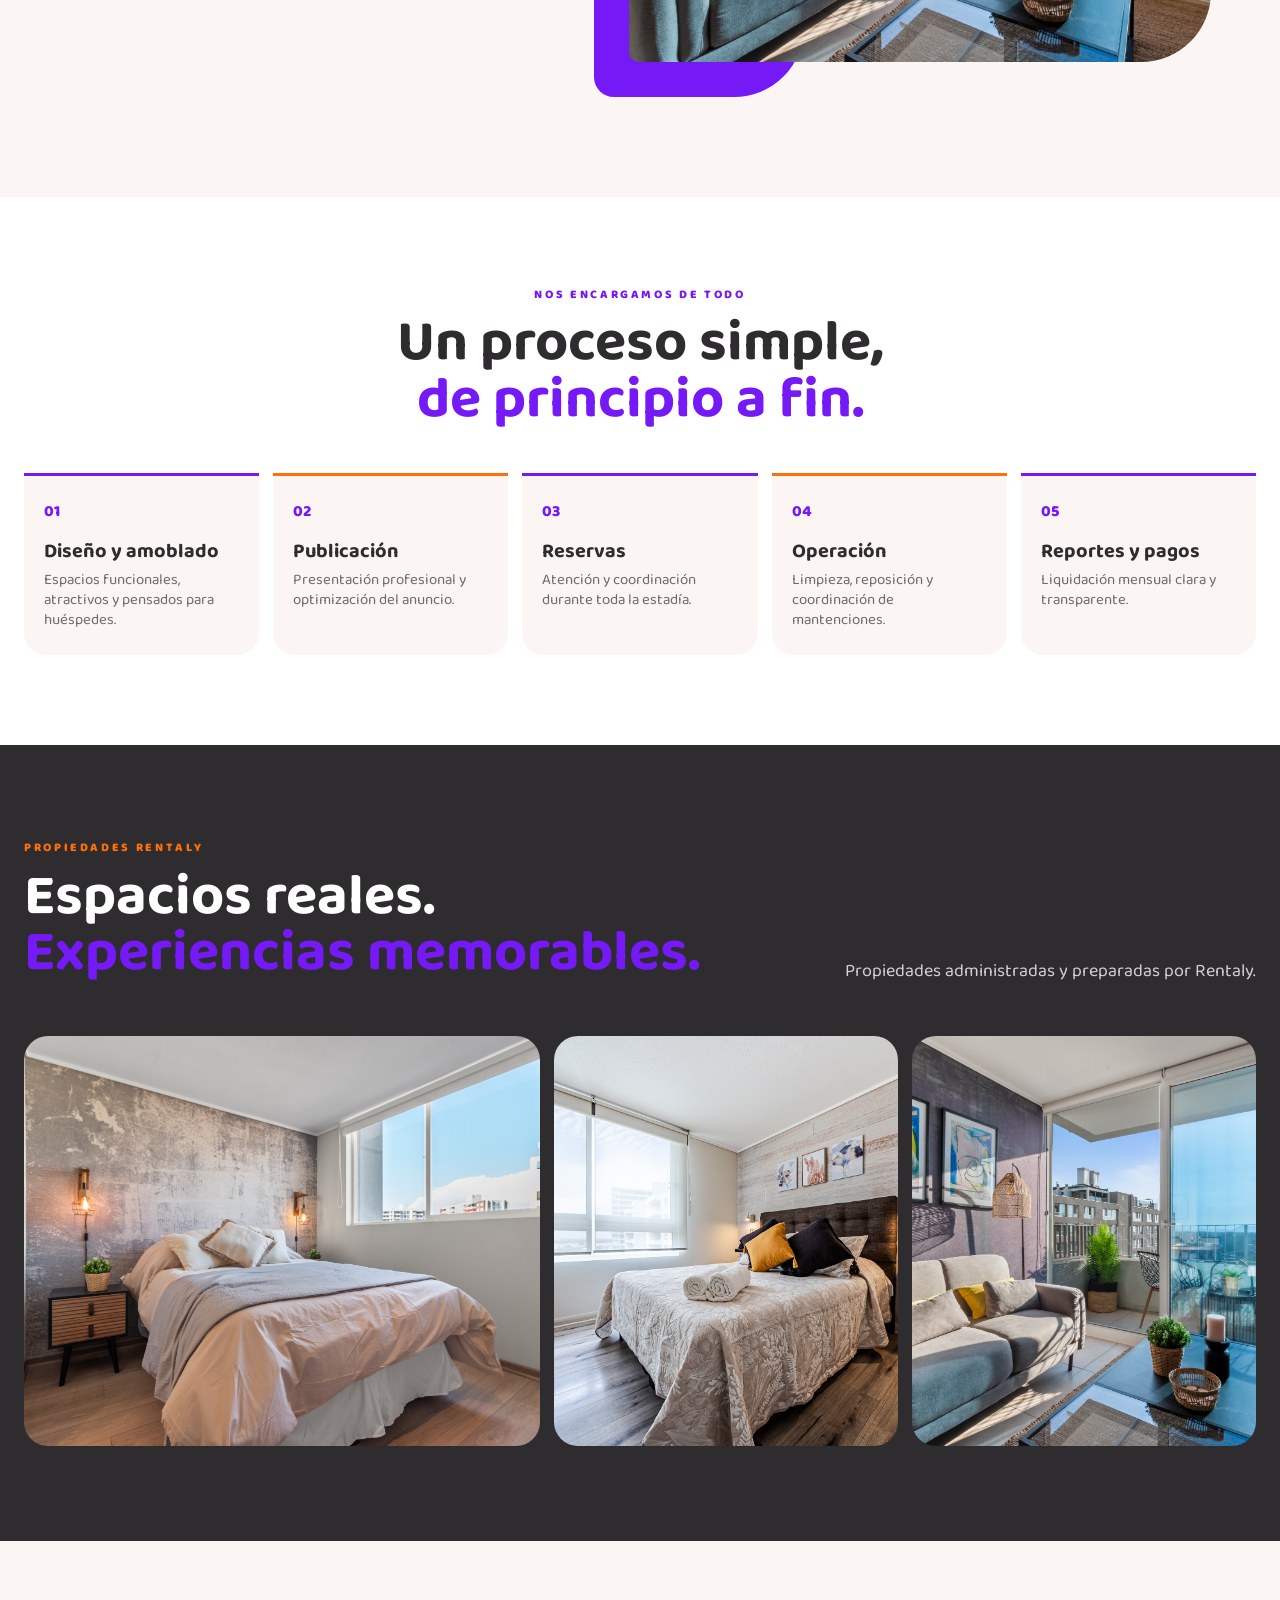
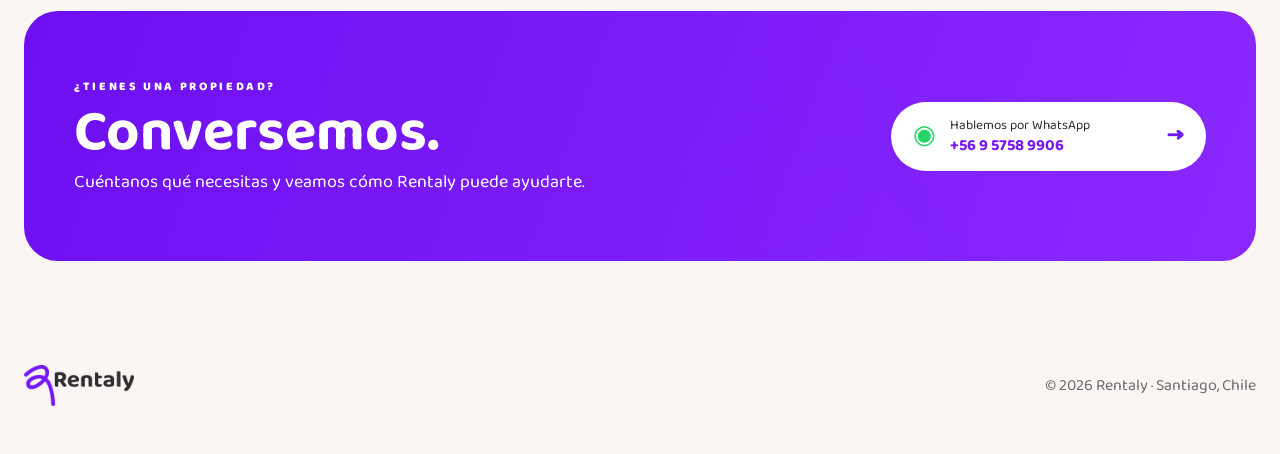
==== commit 6cdb8948: "Add files via upload" ====
--- a/index.html
+++ b/index.html
@@ -1,10 +1,10 @@
 <!doctype html><html lang="es"><head><meta charset="utf-8"><meta name="viewport" content="width=device-width,initial-scale=1"><title>Rentaly | Administración y amoblado para renta corta</title><meta name="description" content="Rentaly administra y amuebla propiedades para renta corta en Chile."><link rel="stylesheet" href="styles.css"></head><body>
-<header class="nav"><div class="wrap navin"><a class="brand" href="index.html"><span>ℛ</span>Rentaly</a><nav><a class="active" href="index.html">Inicio</a><a href="administracion.html">Administración</a><a href="amoblado.html">Amoblado</a><a href="nosotros.html">Nosotros</a><a href="contacto.html">Contacto</a></nav><a class="pill" data-wa="Hola Rentaly, quiero cotizar sus servicios.">Cotiza con nosotros →</a></div></header>
+<header class="header"><div class="shell nav"><a href="index.html" class="logo"><img src="assets/logo-rentaly.png" alt="Rentaly"></a><nav id="menu"><a class="active" href="index.html">Inicio</a><a href="administracion.html">Administración</a><a href="amoblado.html">Amoblado</a><a href="nosotros.html">Nosotros</a><a href="contacto.html">Contacto</a></nav><a class="btn nav-cta" data-wa="Hola Rentaly, quiero cotizar sus servicios.">Cotiza con nosotros <span>→</span></a><button class="menu-btn" aria-label="Abrir menú" aria-expanded="false">☰</button></div></header>
 <main>
-<section class="hero"><img class="heroimg" src="assets/image(20260926-160228).png" alt="Departamento administrado por Rentaly"><div class="shade"></div><div class="wrap heroContent"><div class="heroCopy"><div class="eyebrow">RENTAL MANAGEMENT</div><h1>Tu propiedad,<br><em>lista para rentar.</em><br>Nosotros hacemos<br>el resto.</h1><p>Amoblamos y administramos propiedades para renta corta, ocupándonos de todo el proceso para que tú solo disfrutes los resultados.</p><a class="pill" data-wa="Hola Rentaly, quiero cotizar sus servicios.">Cotiza con nosotros →</a></div></div></section>
-<section class="serviceStrip"><div class="wrap cards"><a class="mini" href="administracion.html"><div class="round">⌂</div><div><b>Administración</b><span>Gestión completa y transparente de tu propiedad.</span></div><i>→</i></a><a class="mini" href="amoblado.html"><div class="round orange">▣</div><div><b>Amoblado</b><span>Diseño y equipamiento listo para rentar.</span></div><i>→</i></a><div class="mini"><div class="round">▥</div><div><b>Gestión integral</b><span>Operación pensada para una mejor experiencia.</span></div><i>→</i></div></div></section>
-<section class="value wrap"><div class="valueText"><div class="eyebrow orangeTxt">VIVIENDAS LISTAS PARA RECIBIR</div><h2>Espacios que <em>generan valor.</em></h2><p>Combinamos experiencia, diseño y gestión para que tu propiedad destaque y esté preparada para recibir huéspedes.</p><div class="benefits"><div><strong>◇</strong><b>Diseño experto</b></div><div><strong>♙</strong><b>Experiencia huésped</b></div><div><strong>▥</strong><b>Gestión completa</b></div></div></div><div class="photoShape"><span class="blob purpleBlob"></span><span class="blob orangeBlob"></span><img src="assets/15102024-_DSC3283-Editar.jpg" alt="Dormitorio preparado para huéspedes"></div></section>
-<section class="showcase"><div class="wrap"><div class="sectionTitle"><div><div class="eyebrow">PROPIEDADES RENTALY</div><h2>Detalles que hacen la <em>diferencia.</em></h2></div><p>Espacios reales que hoy forman parte de nuestra gestión.</p></div><div class="gallery"><img class="wide" src="assets/DSC08614.jpg" alt="Living Rentaly"><img src="assets/DSC08622.jpg" alt="Cocina Rentaly"><img src="assets/IMG_0565.jpg" alt="Living con terraza Rentaly"></div></div></section>
-<section class="process wrap"><div class="sectionTitle"><div><div class="eyebrow orangeTxt">NOS ENCARGAMOS DE TODO</div><h2>Un proceso simple.<br><em>De principio a fin.</em></h2></div></div><div class="steps"><div><span>01</span><b>Diseño y amoblado</b><p>Preparamos el espacio para recibir huéspedes.</p></div><div><span>02</span><b>Publicación</b><p>Presentamos la propiedad de forma atractiva.</p></div><div><span>03</span><b>Reservas</b><p>Gestionamos consultas y estadías.</p></div><div><span>04</span><b>Operación</b><p>Coordinamos limpieza y mantención.</p></div><div><span>05</span><b>Liquidación</b><p>Información mensual clara para el propietario.</p></div></div></section>
-<section class="finalCta"><div class="wrap"><div><div class="eyebrow">¿TIENES UNA PROPIEDAD?</div><h2>Conversemos.</h2><p>Cuéntanos qué necesitas y te orientamos por WhatsApp.</p></div><a class="pill orangeBtn" data-wa="Hola Rentaly, tengo una propiedad y me gustaría cotizar sus servicios.">Hablar por WhatsApp →</a></div></section>
-</main><a class="wa" data-wa="Hola Rentaly, me gustaría conocer más sobre sus servicios." aria-label="WhatsApp">◔</a><footer><div class="wrap"><b>Rentaly</b> · Rental Management · Santiago, Chile<br>© 2026 Rentaly. Todos los derechos reservados.</div></footer><script src="script.js"></script></body></html>
+<section class="hero"><img class="hero-photo" src="assets/hero.jpg" alt="Departamento Rentaly"><div class="hero-overlay"></div><div class="shell hero-inner"><div class="hero-copy"><span class="kicker">RENTAL MANAGEMENT</span><h1>Tu propiedad,<br><strong>lista para rentar.</strong><br>Nosotros hacemos<br>el resto.</h1><p>Amoblamos y administramos propiedades para renta corta, ocupándonos de todo el proceso para que tú solo disfrutes los resultados.</p><div class="hero-actions"><a class="btn" data-wa="Hola Rentaly, quiero administrar mi propiedad.">Quiero administrar mi propiedad <span>→</span></a><a class="btn ghost" data-wa="Hola Rentaly, necesito amoblar mi propiedad.">Necesito amoblar mi propiedad <span>→</span></a></div></div></div><div class="hero-mark"><img src="assets/isotipo-rentaly.png" alt=""></div></section>
+<section class="services shell"><a class="service dark" href="administracion.html"><div><span class="service-no">01</span><h2>Administración<br>de propiedades</h2><p>Gestionamos la operación completa para que tú solo recibas tus ingresos.</p><b>Conoce más →</b></div><img src="assets/bedroom.jpg" alt="Dormitorio Rentaly"></a><a class="service light" href="amoblado.html"><div><span class="service-no orange">02</span><h2>Amoblado<br>integral</h2><p>Diseñamos, compramos e instalamos todo lo necesario para dejar tu propiedad lista.</p><b>Conoce más →</b></div><img src="assets/kitchen.jpg" alt="Cocina Rentaly"></a></section>
+<section class="statement shell"><div class="statement-copy"><span class="kicker orange-text">DEPARTAMENTO VACÍO A LISTO PARA RENTAR</span><h2>Transformamos propiedades en <em>grandes oportunidades.</em></h2><p>Desde el diseño hasta la operación, creamos espacios que enamoran a los huéspedes y están preparados para generar ingresos.</p></div><div class="statement-photo"><span class="shape purple"></span><img src="assets/living-terrace.jpg" alt="Living Rentaly"><span class="shape orange"></span></div></section>
+<section class="process"><div class="shell"><div class="process-head"><span class="kicker">NOS ENCARGAMOS DE TODO</span><h2>Un proceso simple,<br><em>de principio a fin.</em></h2></div><div class="steps"><article><span>01</span><h3>Diseño y amoblado</h3><p>Espacios funcionales, atractivos y pensados para huéspedes.</p></article><article><span>02</span><h3>Publicación</h3><p>Presentación profesional y optimización del anuncio.</p></article><article><span>03</span><h3>Reservas</h3><p>Atención y coordinación durante toda la estadía.</p></article><article><span>04</span><h3>Operación</h3><p>Limpieza, reposición y coordinación de mantenciones.</p></article><article><span>05</span><h3>Reportes y pagos</h3><p>Liquidación mensual clara y transparente.</p></article></div></div></section>
+<section class="gallery-section"><div class="shell"><div class="gallery-head"><div><span class="kicker orange-text">PROPIEDADES RENTALY</span><h2>Espacios reales.<br><em>Experiencias memorables.</em></h2></div><p>Propiedades administradas y preparadas por Rentaly.</p></div><div class="gallery"><img class="g1" src="assets/kitchen-wide.jpg" alt="Propiedad Rentaly"><img class="g2" src="assets/bedroom-2.jpg" alt="Dormitorio Rentaly"><img class="g3" src="assets/living-terrace.jpg" alt="Living Rentaly"></div></div></section>
+<section class="cta shell"><div><span class="kicker">¿TIENES UNA PROPIEDAD?</span><h2>Conversemos.</h2><p>Cuéntanos qué necesitas y veamos cómo Rentaly puede ayudarte.</p></div><a class="cta-contact" data-wa="Hola Rentaly, tengo una propiedad y me gustaría cotizar sus servicios."><span class="wa-icon">◉</span><span><small>Hablemos por WhatsApp</small><strong>+56 9 5758 9906</strong></span><b>→</b></a><img class="cta-mark" src="assets/isotipo-rentaly.png" alt=""></section>
+</main><footer><div class="shell footer"><img src="assets/logo-rentaly.png" alt="Rentaly"><span>© 2026 Rentaly · Santiago, Chile</span></div></footer><a class="floating-wa" data-wa="Hola Rentaly, me gustaría conocer más sobre sus servicios." aria-label="WhatsApp">◉</a><script src="script.js"></script></body></html>
--- a/styles.css
+++ b/styles.css
@@ -1,2 +1,5 @@
 @import url('https://fonts.googleapis.com/css2?family=Baloo+2:wght@400;500;600;700;800&display=swap');
-:root{--p:#7519F7;--o:#FF7006;--ink:#2E2C2F;--cream:#FBF5F3;--white:#fff}*{box-sizing:border-box}html{scroll-behavior:smooth}body{margin:0;background:var(--cream);color:var(--ink);font-family:'Baloo 2',sans-serif;line-height:1.35}a{text-decoration:none;color:inherit;cursor:pointer}.wrap{width:min(1240px,91%);margin:auto}.nav{height:78px;background:rgba(251,245,243,.97);position:sticky;top:0;z-index:30;border-bottom:1px solid #eee4e0}.navin{height:100%;display:flex;align-items:center;justify-content:space-between}.brand{font-size:34px;font-weight:800;display:flex;align-items:center;gap:7px}.brand span{font-size:44px;color:var(--p);font-family:serif;font-style:italic}.nav nav{display:flex;gap:32px;font-weight:700}.nav nav a{padding:26px 0 20px}.nav nav a:hover,.nav nav .active{color:var(--p);border-bottom:3px solid var(--p)}.pill{display:inline-flex;align-items:center;justify-content:center;background:var(--p);color:#fff;border-radius:999px;padding:14px 26px;font-weight:800;cursor:pointer}.hero{height:640px;position:relative;overflow:hidden;background:#ddd}.heroimg{position:absolute;width:100%;height:100%;object-fit:cover;object-position:center 56%}.shade{position:absolute;inset:0;background:linear-gradient(90deg,rgba(251,245,243,.98) 0%,rgba(251,245,243,.93) 25%,rgba(251,245,243,.42) 49%,rgba(251,245,243,0) 70%)}.heroContent{position:relative;height:100%;display:flex;align-items:center}.heroCopy{max-width:580px}.eyebrow{font-size:13px;letter-spacing:.22em;font-weight:800;color:var(--p);margin-bottom:12px}.hero h1{font-size:68px;line-height:.9;margin:0 0 18px;font-weight:800}.hero h1 em,h2 em{font-style:normal;color:var(--o)}.hero p{font-size:20px;max-width:510px;margin:0 0 24px}.serviceStrip{margin-top:-34px;position:relative;z-index:5}.cards{display:grid;grid-template-columns:repeat(3,1fr);gap:16px}.mini{background:#fff;border-radius:22px;padding:22px;display:grid;grid-template-columns:62px 1fr 20px;gap:16px;align-items:center;box-shadow:0 14px 40px rgba(46,44,47,.09)}.mini b{font-size:21px;display:block}.mini span{display:block;color:#716b6e;font-size:16px}.mini i{font-size:28px;color:var(--p);font-style:normal}.round{width:58px;height:58px;border-radius:50%;background:#efe4ff;color:var(--p);display:grid;place-items:center;font-size:28px}.round.orange{background:#fff0e6;color:var(--o)}.value{padding:110px 0 90px;display:grid;grid-template-columns:.9fr 1.1fr;gap:80px;align-items:center}.orangeTxt{color:var(--o)}h2{font-size:54px;line-height:.98;margin:0 0 20px}.valueText>p,.sectionTitle>p{font-size:20px;color:#6e686b;max-width:560px}.benefits{display:grid;grid-template-columns:repeat(3,1fr);gap:15px;margin-top:40px}.benefits strong{display:block;color:var(--p);font-size:30px;margin-bottom:8px}.benefits b{font-size:17px}.photoShape{position:relative;padding:0 35px 35px 55px}.photoShape img{position:relative;width:100%;height:440px;object-fit:cover;border-radius:55px 8px 55px 8px;z-index:2;box-shadow:0 20px 50px rgba(46,44,47,.12)}.blob{position:absolute;width:180px;height:210px;border-radius:55px;z-index:1}.purpleBlob{background:var(--p);left:0;bottom:0}.orangeBlob{background:var(--o);right:0;top:70px}.showcase{background:#2e2c2f;color:#fff;padding:90px 0}.sectionTitle{display:flex;align-items:end;justify-content:space-between;gap:40px;margin-bottom:35px}.showcase .sectionTitle p{color:#d2cbce}.gallery{display:grid;grid-template-columns:1.25fr .75fr .75fr;gap:16px;height:420px}.gallery img{width:100%;height:100%;object-fit:cover;border-radius:24px}.process{padding:100px 0}.steps{display:grid;grid-template-columns:repeat(5,1fr);gap:12px}.steps>div{background:#fff;padding:26px 20px;border-radius:22px;min-height:205px}.steps span{font-size:15px;color:var(--p);font-weight:800}.steps b{display:block;font-size:20px;margin:20px 0 8px}.steps p{color:#766f73;margin:0}.finalCta{background:var(--p);color:#fff;padding:65px 0}.finalCta .wrap{display:flex;align-items:center;justify-content:space-between;gap:30px}.finalCta h2{font-size:58px;margin:0}.finalCta p{font-size:19px;margin:4px 0}.finalCta .eyebrow{color:#fff}.orangeBtn{background:var(--o)}footer{padding:34px 0;font-size:14px}.wa{position:fixed;right:22px;bottom:22px;width:58px;height:58px;background:#25D366;color:#fff;border-radius:50%;display:grid;place-items:center;z-index:40;font-size:28px;box-shadow:0 10px 25px #0003}@media(max-width:900px){.nav nav{display:none}.hero{height:680px}.shade{background:linear-gradient(90deg,rgba(251,245,243,.97),rgba(251,245,243,.68))}.hero h1{font-size:52px}.cards{grid-template-columns:1fr}.value{grid-template-columns:1fr;gap:40px}.gallery{grid-template-columns:1fr 1fr;height:auto}.gallery img{height:280px}.gallery .wide{grid-column:1/-1;height:360px}.steps{grid-template-columns:1fr 1fr}.sectionTitle{align-items:start;flex-direction:column}.finalCta .wrap{align-items:start;flex-direction:column}}@media(max-width:560px){.nav .pill{display:none}.hero h1{font-size:44px}.hero p{font-size:18px}.value{padding-top:80px}.benefits{grid-template-columns:1fr}.gallery{grid-template-columns:1fr}.gallery .wide{grid-column:auto}.steps{grid-template-columns:1fr}h2{font-size:42px}.photoShape{padding:0 15px 25px 25px}.photoShape img{height:330px}.finalCta h2{font-size:48px}}
+:root{--violet:#7519F7;--orange:#FF7006;--ink:#2E2C2F;--cream:#FBF5F3;--white:#fff;--muted:#6f696d}*{box-sizing:border-box}html{scroll-behavior:smooth}body{margin:0;background:var(--cream);color:var(--ink);font-family:'Baloo 2',sans-serif;line-height:1.35}img{display:block;max-width:100%}a{text-decoration:none;color:inherit;cursor:pointer}.shell{width:min(1240px,calc(100% - 48px));margin-inline:auto}.header{height:82px;background:rgba(251,245,243,.97);position:sticky;top:0;z-index:50;border-bottom:1px solid rgba(46,44,47,.08);backdrop-filter:blur(10px)}.nav{height:100%;display:flex;align-items:center;gap:28px}.logo{width:142px;display:flex;align-items:center}.logo img{width:100%;height:54px;object-fit:contain}.nav nav{display:flex;gap:30px;margin:auto;font-weight:600}.nav nav a{padding:28px 0 22px;position:relative}.nav nav a.active,.nav nav a:hover{color:var(--violet)}.nav nav a.active:after{content:"";position:absolute;left:0;right:0;bottom:15px;height:3px;background:var(--violet);border-radius:3px}.btn{display:inline-flex;align-items:center;justify-content:center;gap:16px;border-radius:999px;background:var(--violet);color:#fff;padding:14px 24px;font-weight:800;border:1.5px solid var(--violet);transition:.2s}.btn:hover{transform:translateY(-2px)}.nav-cta{white-space:nowrap}.menu-btn{display:none;border:0;background:none;font-size:28px;color:var(--ink)}.hero{height:min(700px,calc(100vh - 82px));min-height:600px;position:relative;overflow:hidden}.hero-photo{position:absolute;inset:0;width:100%;height:100%;object-fit:cover;object-position:center}.hero-overlay{position:absolute;inset:0;background:linear-gradient(90deg,rgba(46,44,47,.88) 0%,rgba(46,44,47,.72) 29%,rgba(46,44,47,.18) 57%,rgba(46,44,47,0) 78%)}.hero-inner{height:100%;display:flex;align-items:center;position:relative;z-index:2}.hero-copy{width:600px;color:#fff}.kicker{font-size:12px;letter-spacing:.22em;font-weight:800;color:var(--violet);display:block;margin-bottom:12px}.hero .kicker{color:var(--orange)}.hero h1{font-size:clamp(48px,5vw,72px);line-height:.91;margin:0 0 20px;font-weight:800;letter-spacing:-.025em}.hero h1 strong{color:var(--orange)}.hero p{font-size:19px;max-width:540px;margin:0 0 26px}.hero-actions{display:flex;gap:12px;flex-wrap:wrap}.ghost{background:rgba(46,44,47,.25);border-color:#fff}.hero-mark{position:absolute;right:-45px;bottom:-100px;width:320px;opacity:.13;transform:rotate(-10deg)}.services{display:grid;grid-template-columns:1fr 1fr;gap:18px;margin-top:-40px;position:relative;z-index:4}.service{height:300px;border-radius:30px;overflow:hidden;display:grid;grid-template-columns:1fr 44%;box-shadow:0 18px 50px rgba(46,44,47,.12)}.service>div{padding:34px}.service.dark{background:var(--ink);color:#fff}.service.light{background:#fff}.service img{width:100%;height:100%;object-fit:cover}.service-no{font-size:13px;font-weight:800;color:var(--violet)}.service-no.orange{color:var(--orange)}.service h2{font-size:32px;line-height:1;margin:18px 0 12px}.service p{font-size:16px;margin:0 0 20px;color:inherit;opacity:.78}.service b{color:var(--violet)}.dark b{color:#fff}.statement{padding:115px 0 100px;display:grid;grid-template-columns:.85fr 1.15fr;gap:80px;align-items:center}.orange-text{color:var(--orange)}.statement h2,.process h2,.gallery-head h2{font-size:clamp(44px,4.5vw,62px);line-height:.98;margin:0 0 20px}.statement h2 em,.process h2 em,.gallery-head h2 em{font-style:normal;color:var(--violet)}.statement-copy p{font-size:20px;color:var(--muted);max-width:510px}.statement-photo{position:relative;padding:35px 45px 35px 35px}.statement-photo img{height:470px;width:100%;object-fit:cover;border-radius:70px 10px 70px 10px;position:relative;z-index:2}.shape{position:absolute;z-index:1}.shape.purple{width:210px;height:230px;background:var(--violet);left:0;bottom:0;border-radius:70px 20px 70px 20px}.shape.orange{width:160px;height:180px;background:var(--orange);right:0;top:75px;border-radius:20px 60px 20px 60px}.process{background:#fff;padding:90px 0}.process-head{text-align:center;margin-bottom:45px}.steps{display:grid;grid-template-columns:repeat(5,1fr);gap:14px}.steps article{padding:25px 20px;border-top:3px solid var(--violet);background:var(--cream);border-radius:0 0 22px 22px}.steps article:nth-child(even){border-color:var(--orange)}.steps span{font-weight:800;color:var(--violet)}.steps h3{font-size:20px;line-height:1.05;margin:18px 0 8px}.steps p{margin:0;color:var(--muted);font-size:15px}.gallery-section{background:var(--ink);color:#fff;padding:95px 0}.gallery-head{display:flex;justify-content:space-between;align-items:end;gap:40px;margin-bottom:35px}.gallery-head p{color:#d6cfd2;font-size:18px}.gallery{display:grid;grid-template-columns:1.2fr .8fr .8fr;gap:14px;height:410px}.gallery img{width:100%;height:100%;object-fit:cover;border-radius:24px}.cta{margin-top:70px;margin-bottom:70px;min-height:250px;border-radius:34px;background:linear-gradient(110deg,#6d0ff1,#8a28ff);color:#fff;padding:45px 50px;display:flex;align-items:center;justify-content:space-between;gap:40px;position:relative;overflow:hidden}.cta .kicker{color:#fff}.cta h2{font-size:58px;line-height:.9;margin:0 0 10px}.cta p{font-size:18px;margin:0;max-width:520px}.cta-contact{background:#fff;color:var(--ink);border-radius:999px;padding:15px 22px;display:flex;align-items:center;gap:14px;min-width:315px;position:relative;z-index:2}.cta-contact small,.cta-contact strong{display:block}.cta-contact strong{color:var(--violet)}.cta-contact b{margin-left:auto;color:var(--violet);font-size:24px}.wa-icon{color:#25D366;font-size:26px}.cta-mark{position:absolute;width:280px;right:280px;bottom:-160px;opacity:.12;transform:rotate(-12deg)}footer{padding:30px 0 45px}.footer{display:flex;align-items:center;justify-content:space-between;color:var(--muted)}.footer img{width:110px;height:48px;object-fit:contain}.floating-wa{position:fixed;right:22px;bottom:22px;width:56px;height:56px;border-radius:50%;background:#25D366;color:#fff;display:grid;place-items:center;font-size:25px;z-index:60;box-shadow:0 10px 28px #0003}
+@media(max-width:1020px){.nav nav{gap:18px}.nav-cta{display:none}.hero{height:650px}.services{grid-template-columns:1fr}.statement{grid-template-columns:1fr;gap:35px}.statement-copy{max-width:700px}.steps{grid-template-columns:repeat(3,1fr)}.gallery{grid-template-columns:1fr 1fr;height:auto}.gallery img{height:300px}.gallery .g1{grid-column:1/-1;height:390px}.cta{align-items:flex-start;flex-direction:column}.cta-mark{right:-40px}}
+@media(max-width:760px){.shell{width:min(100% - 32px,1240px)}.header{height:70px}.logo{width:118px}.logo img{height:46px}.menu-btn{display:block;margin-left:auto}.nav nav{position:absolute;left:0;right:0;top:70px;background:var(--cream);display:none;flex-direction:column;gap:0;padding:10px 16px 20px;border-bottom:1px solid #e8deda}.nav nav.open{display:flex}.nav nav a{padding:14px 10px}.nav nav a.active:after{display:none}.hero{height:auto;min-height:0;padding-top:0;background:var(--ink)}.hero-photo{position:relative;height:360px;object-position:center;order:1}.hero-overlay{display:none}.hero-inner{height:auto;background:var(--ink);padding-top:34px;padding-bottom:45px}.hero-copy{width:100%}.hero h1{font-size:46px}.hero p{font-size:17px}.hero-actions{flex-direction:column;align-items:stretch}.hero-actions .btn{width:100%}.hero-mark{width:190px;right:-45px;bottom:10px}.services{margin-top:18px}.service{height:auto;min-height:260px;grid-template-columns:1fr 38%}.service>div{padding:26px}.service h2{font-size:28px}.statement{padding:80px 0 70px}.statement-photo{padding:22px}.statement-photo img{height:360px;border-radius:48px 8px}.shape.purple{width:140px;height:160px}.shape.orange{width:110px;height:130px}.process{padding:70px 0}.steps{grid-template-columns:1fr 1fr}.gallery-head{flex-direction:column;align-items:flex-start}.gallery{grid-template-columns:1fr}.gallery .g1,.gallery img{grid-column:auto;height:300px}.cta{margin-top:45px;margin-bottom:45px;padding:35px 28px}.cta h2{font-size:48px}.cta-contact{min-width:0;width:100%}.footer{flex-direction:column;gap:10px;align-items:flex-start}}
+@media(max-width:480px){.hero-photo{height:300px}.hero h1{font-size:39px}.service{grid-template-columns:1fr}.service img{height:210px;order:-1}.statement h2,.process h2,.gallery-head h2{font-size:40px}.statement-photo img{height:300px}.steps{grid-template-columns:1fr}.cta h2{font-size:43px}.cta-contact{font-size:14px;padding:13px 16px}}
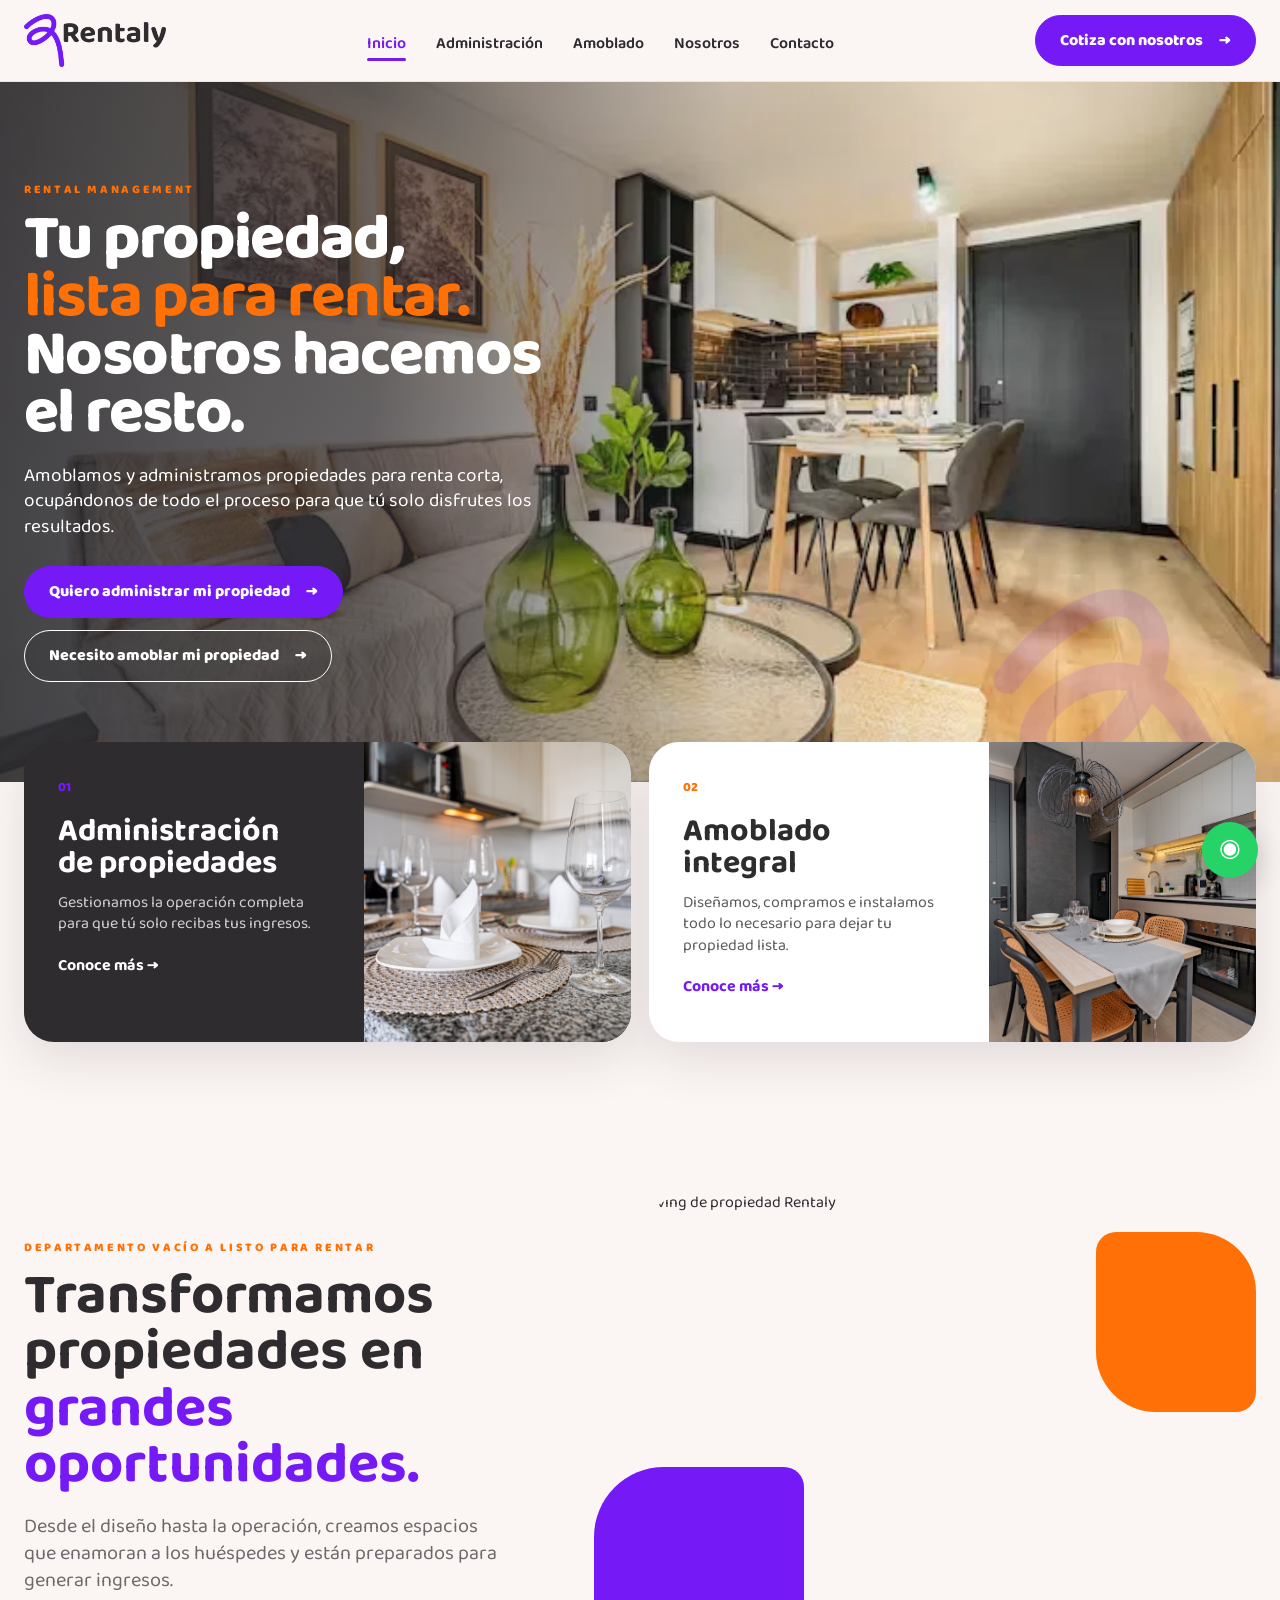
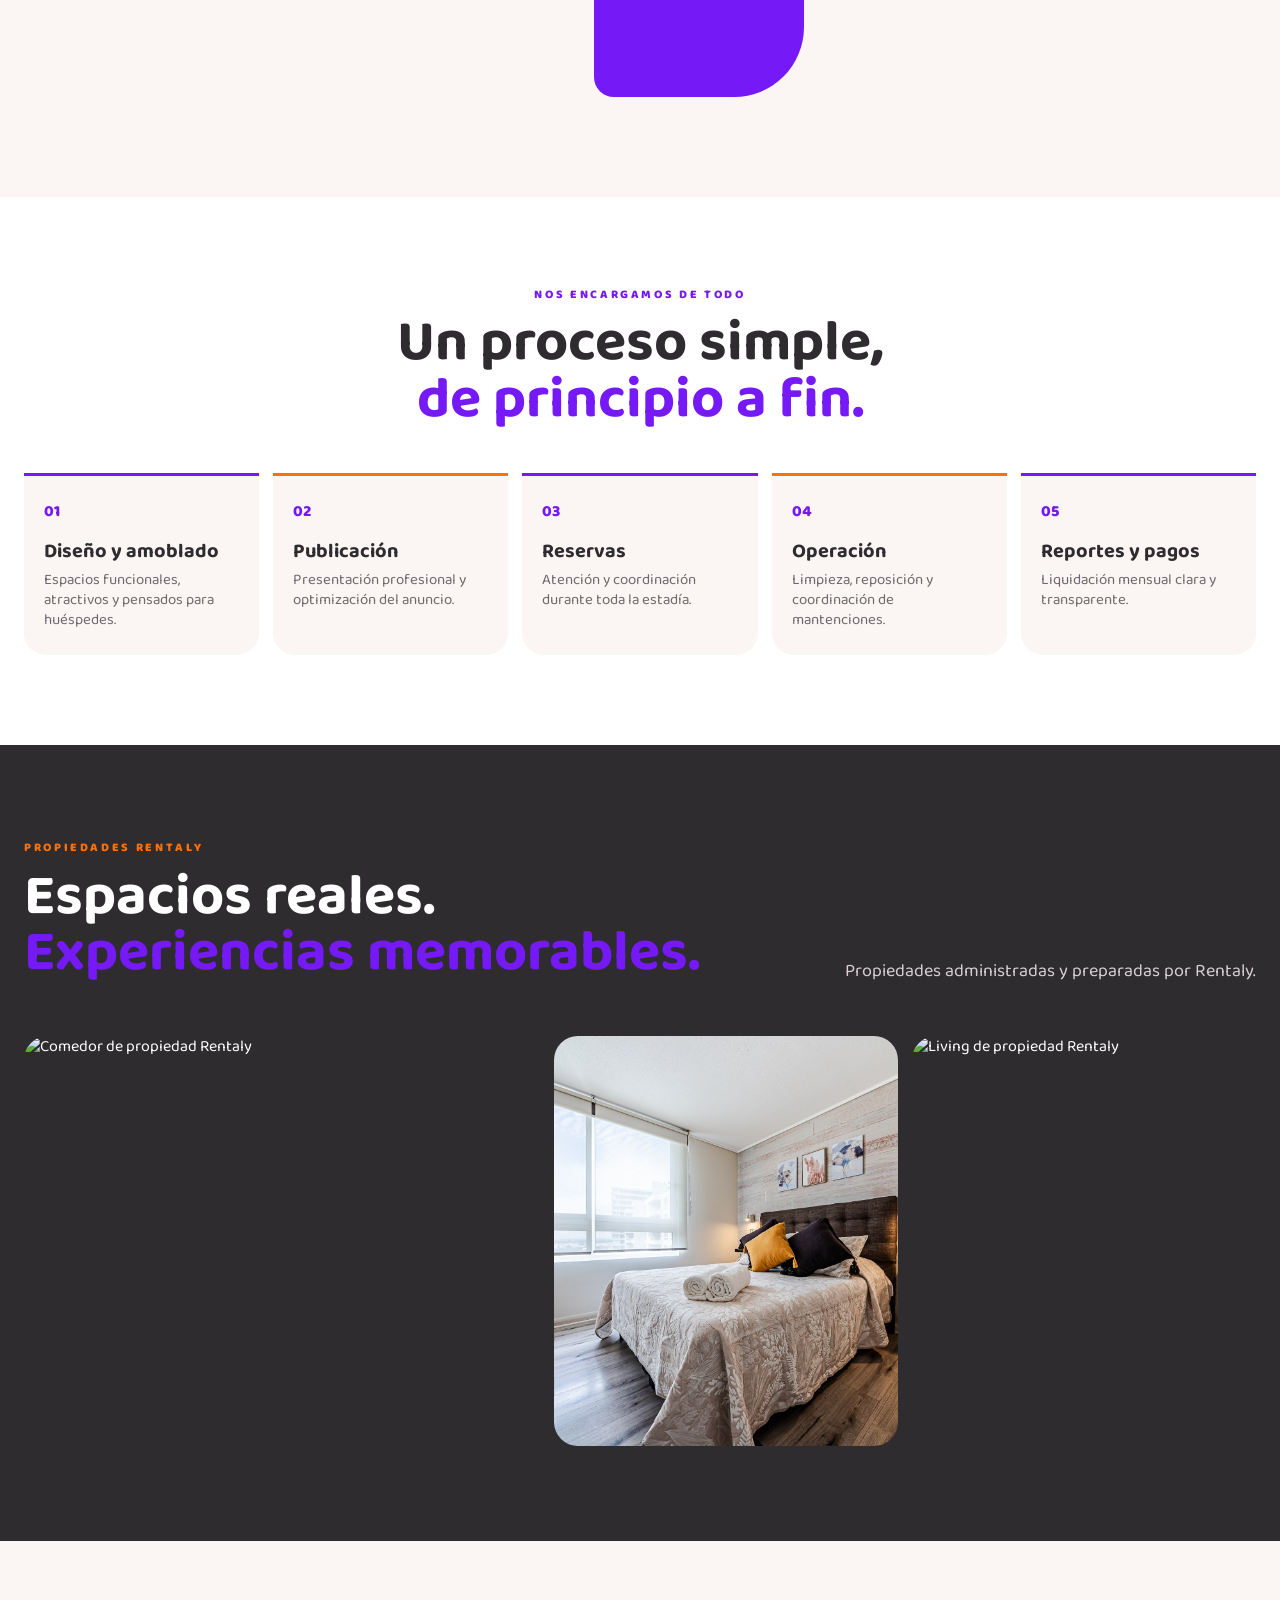
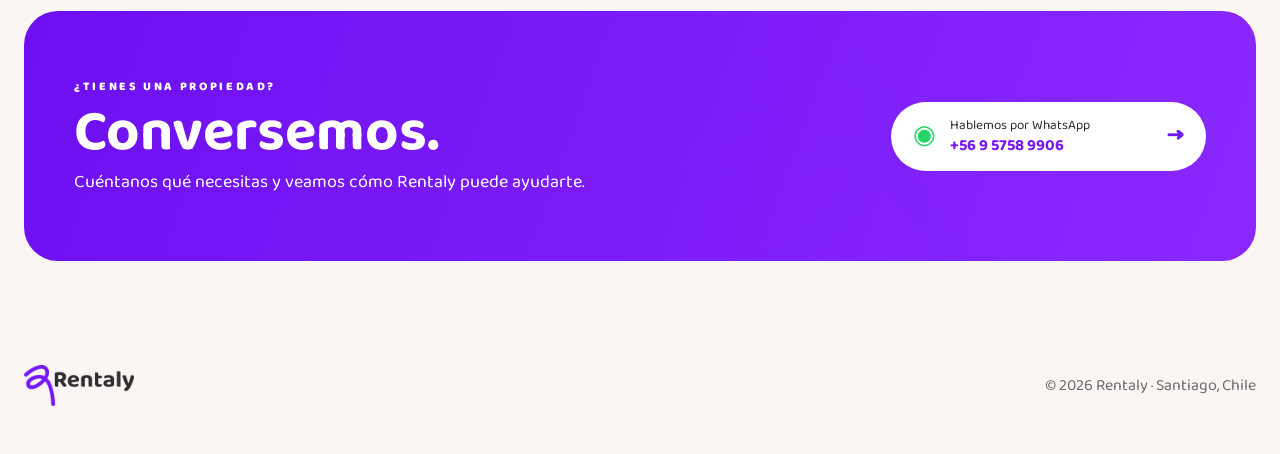
==== commit aecec9e4: "Add files via upload" ====
--- a/index.html
+++ b/index.html
@@ -3,8 +3,8 @@
 <main>
 <section class="hero"><img class="hero-photo" src="assets/hero.jpg" alt="Departamento Rentaly"><div class="hero-overlay"></div><div class="shell hero-inner"><div class="hero-copy"><span class="kicker">RENTAL MANAGEMENT</span><h1>Tu propiedad,<br><strong>lista para rentar.</strong><br>Nosotros hacemos<br>el resto.</h1><p>Amoblamos y administramos propiedades para renta corta, ocupándonos de todo el proceso para que tú solo disfrutes los resultados.</p><div class="hero-actions"><a class="btn" data-wa="Hola Rentaly, quiero administrar mi propiedad.">Quiero administrar mi propiedad <span>→</span></a><a class="btn ghost" data-wa="Hola Rentaly, necesito amoblar mi propiedad.">Necesito amoblar mi propiedad <span>→</span></a></div></div></div><div class="hero-mark"><img src="assets/isotipo-rentaly.png" alt=""></div></section>
 <section class="services shell"><a class="service dark" href="administracion.html"><div><span class="service-no">01</span><h2>Administración<br>de propiedades</h2><p>Gestionamos la operación completa para que tú solo recibas tus ingresos.</p><b>Conoce más →</b></div><img src="assets/bedroom.jpg" alt="Dormitorio Rentaly"></a><a class="service light" href="amoblado.html"><div><span class="service-no orange">02</span><h2>Amoblado<br>integral</h2><p>Diseñamos, compramos e instalamos todo lo necesario para dejar tu propiedad lista.</p><b>Conoce más →</b></div><img src="assets/kitchen.jpg" alt="Cocina Rentaly"></a></section>
-<section class="statement shell"><div class="statement-copy"><span class="kicker orange-text">DEPARTAMENTO VACÍO A LISTO PARA RENTAR</span><h2>Transformamos propiedades en <em>grandes oportunidades.</em></h2><p>Desde el diseño hasta la operación, creamos espacios que enamoran a los huéspedes y están preparados para generar ingresos.</p></div><div class="statement-photo"><span class="shape purple"></span><img src="assets/living-terrace.jpg" alt="Living Rentaly"><span class="shape orange"></span></div></section>
+<section class="statement shell"><div class="statement-copy"><span class="kicker orange-text">DEPARTAMENTO VACÍO A LISTO PARA RENTAR</span><h2>Transformamos propiedades en <em>grandes oportunidades.</em></h2><p>Desde el diseño hasta la operación, creamos espacios que enamoran a los huéspedes y están preparados para generar ingresos.</p></div><div class="statement-photo"><span class="shape purple"></span><img src="assets/property-living-tv.jpg" alt="Living de propiedad Rentaly"><span class="shape orange"></span></div></section>
 <section class="process"><div class="shell"><div class="process-head"><span class="kicker">NOS ENCARGAMOS DE TODO</span><h2>Un proceso simple,<br><em>de principio a fin.</em></h2></div><div class="steps"><article><span>01</span><h3>Diseño y amoblado</h3><p>Espacios funcionales, atractivos y pensados para huéspedes.</p></article><article><span>02</span><h3>Publicación</h3><p>Presentación profesional y optimización del anuncio.</p></article><article><span>03</span><h3>Reservas</h3><p>Atención y coordinación durante toda la estadía.</p></article><article><span>04</span><h3>Operación</h3><p>Limpieza, reposición y coordinación de mantenciones.</p></article><article><span>05</span><h3>Reportes y pagos</h3><p>Liquidación mensual clara y transparente.</p></article></div></div></section>
-<section class="gallery-section"><div class="shell"><div class="gallery-head"><div><span class="kicker orange-text">PROPIEDADES RENTALY</span><h2>Espacios reales.<br><em>Experiencias memorables.</em></h2></div><p>Propiedades administradas y preparadas por Rentaly.</p></div><div class="gallery"><img class="g1" src="assets/kitchen-wide.jpg" alt="Propiedad Rentaly"><img class="g2" src="assets/bedroom-2.jpg" alt="Dormitorio Rentaly"><img class="g3" src="assets/living-terrace.jpg" alt="Living Rentaly"></div></div></section>
+<section class="gallery-section"><div class="shell"><div class="gallery-head"><div><span class="kicker orange-text">PROPIEDADES RENTALY</span><h2>Espacios reales.<br><em>Experiencias memorables.</em></h2></div><p>Propiedades administradas y preparadas por Rentaly.</p></div><div class="gallery"><img class="g1" src="assets/property-dining.jpg" alt="Comedor de propiedad Rentaly"><img class="g2" src="assets/bedroom-2.jpg" alt="Dormitorio Rentaly"><img class="g3" src="assets/property-living-tv.jpg" alt="Living de propiedad Rentaly"></div></div></section>
 <section class="cta shell"><div><span class="kicker">¿TIENES UNA PROPIEDAD?</span><h2>Conversemos.</h2><p>Cuéntanos qué necesitas y veamos cómo Rentaly puede ayudarte.</p></div><a class="cta-contact" data-wa="Hola Rentaly, tengo una propiedad y me gustaría cotizar sus servicios."><span class="wa-icon">◉</span><span><small>Hablemos por WhatsApp</small><strong>+56 9 5758 9906</strong></span><b>→</b></a><img class="cta-mark" src="assets/isotipo-rentaly.png" alt=""></section>
 </main><footer><div class="shell footer"><img src="assets/logo-rentaly.png" alt="Rentaly"><span>© 2026 Rentaly · Santiago, Chile</span></div></footer><a class="floating-wa" data-wa="Hola Rentaly, me gustaría conocer más sobre sus servicios." aria-label="WhatsApp">◉</a><script src="script.js"></script></body></html>
--- a/styles.css
+++ b/styles.css
@@ -3,3 +3,9 @@
 @media(max-width:1020px){.nav nav{gap:18px}.nav-cta{display:none}.hero{height:650px}.services{grid-template-columns:1fr}.statement{grid-template-columns:1fr;gap:35px}.statement-copy{max-width:700px}.steps{grid-template-columns:repeat(3,1fr)}.gallery{grid-template-columns:1fr 1fr;height:auto}.gallery img{height:300px}.gallery .g1{grid-column:1/-1;height:390px}.cta{align-items:flex-start;flex-direction:column}.cta-mark{right:-40px}}
 @media(max-width:760px){.shell{width:min(100% - 32px,1240px)}.header{height:70px}.logo{width:118px}.logo img{height:46px}.menu-btn{display:block;margin-left:auto}.nav nav{position:absolute;left:0;right:0;top:70px;background:var(--cream);display:none;flex-direction:column;gap:0;padding:10px 16px 20px;border-bottom:1px solid #e8deda}.nav nav.open{display:flex}.nav nav a{padding:14px 10px}.nav nav a.active:after{display:none}.hero{height:auto;min-height:0;padding-top:0;background:var(--ink)}.hero-photo{position:relative;height:360px;object-position:center;order:1}.hero-overlay{display:none}.hero-inner{height:auto;background:var(--ink);padding-top:34px;padding-bottom:45px}.hero-copy{width:100%}.hero h1{font-size:46px}.hero p{font-size:17px}.hero-actions{flex-direction:column;align-items:stretch}.hero-actions .btn{width:100%}.hero-mark{width:190px;right:-45px;bottom:10px}.services{margin-top:18px}.service{height:auto;min-height:260px;grid-template-columns:1fr 38%}.service>div{padding:26px}.service h2{font-size:28px}.statement{padding:80px 0 70px}.statement-photo{padding:22px}.statement-photo img{height:360px;border-radius:48px 8px}.shape.purple{width:140px;height:160px}.shape.orange{width:110px;height:130px}.process{padding:70px 0}.steps{grid-template-columns:1fr 1fr}.gallery-head{flex-direction:column;align-items:flex-start}.gallery{grid-template-columns:1fr}.gallery .g1,.gallery img{grid-column:auto;height:300px}.cta{margin-top:45px;margin-bottom:45px;padding:35px 28px}.cta h2{font-size:48px}.cta-contact{min-width:0;width:100%}.footer{flex-direction:column;gap:10px;align-items:flex-start}}
 @media(max-width:480px){.hero-photo{height:300px}.hero h1{font-size:39px}.service{grid-template-columns:1fr}.service img{height:210px;order:-1}.statement h2,.process h2,.gallery-head h2{font-size:40px}.statement-photo img{height:300px}.steps{grid-template-columns:1fr}.cta h2{font-size:43px}.cta-contact{font-size:14px;padding:13px 16px}}
+
+/* ===== Interior pages / shared responsive system ===== */
+.page-hero{position:relative;min-height:560px;display:flex;align-items:center;overflow:hidden;background:var(--ink);color:#fff}.page-hero-photo{position:absolute;inset:0;width:100%;height:100%;object-fit:cover}.page-hero-overlay{position:absolute;inset:0;background:linear-gradient(90deg,rgba(46,44,47,.92) 0%,rgba(46,44,47,.74) 38%,rgba(46,44,47,.18) 72%,rgba(46,44,47,.05) 100%)}.page-hero-inner{position:relative;z-index:2;padding-block:90px}.page-hero-copy{max-width:680px}.page-hero h1{font-size:clamp(48px,5.3vw,74px);line-height:.92;letter-spacing:-.025em;margin:0 0 22px}.page-hero h1 em{font-style:normal;color:var(--orange)}.page-hero p{font-size:20px;max-width:590px;margin:0 0 28px}.intro{padding:100px 0;display:grid;grid-template-columns:.9fr 1.1fr;gap:80px;align-items:center}.intro.reverse{grid-template-columns:1.1fr .9fr}.intro-copy h2,.content-head h2,.faq-head h2{font-size:clamp(40px,4.5vw,60px);line-height:.98;margin:0 0 20px}.intro-copy h2 em,.content-head h2 em,.faq-head h2 em{font-style:normal;color:var(--violet)}.intro-copy>p{font-size:19px;color:var(--muted)}.editorial-photo{position:relative;padding:28px}.editorial-photo img{width:100%;height:470px;object-fit:cover;border-radius:62px 10px 62px 10px;position:relative;z-index:2}.editorial-photo:before{content:"";position:absolute;inset:auto auto 0 0;width:42%;height:45%;background:var(--violet);border-radius:58px 18px;z-index:1}.editorial-photo.orange:before{background:var(--orange)}.check-list{display:grid;gap:14px;margin-top:30px}.check{display:grid;grid-template-columns:38px 1fr;gap:13px;align-items:start}.check span{width:34px;height:34px;border-radius:50%;display:grid;place-items:center;background:#eee1ff;color:var(--violet);font-weight:800}.check b{display:block;font-size:18px}.check small{display:block;color:var(--muted);font-size:15px;margin-top:2px}.content-band{background:#fff;padding:90px 0}.content-head{max-width:760px;margin-bottom:40px}.feature-grid{display:grid;grid-template-columns:repeat(3,1fr);gap:16px}.feature-card{background:var(--cream);border-radius:24px;padding:28px;min-height:220px;border-top:4px solid var(--violet)}.feature-card:nth-child(even){border-color:var(--orange)}.feature-card .n{font-weight:800;color:var(--violet);font-size:14px}.feature-card h3{font-size:23px;line-height:1.05;margin:22px 0 10px}.feature-card p{color:var(--muted);margin:0}.split-dark{background:var(--ink);color:#fff;padding:90px 0}.split-dark-grid{display:grid;grid-template-columns:1fr 1fr;gap:65px;align-items:center}.split-dark h2{font-size:clamp(40px,4.5vw,60px);line-height:.98;margin:0 0 20px}.split-dark h2 em{font-style:normal;color:var(--orange)}.split-dark p{font-size:18px;color:#d8d1d4}.split-dark img{width:100%;height:440px;object-fit:cover;border-radius:12px 62px 12px 62px}.stats{display:grid;grid-template-columns:repeat(3,1fr);gap:12px;margin-top:30px}.stat{border:1px solid rgba(255,255,255,.18);border-radius:18px;padding:18px}.stat strong{font-size:26px;color:var(--orange);display:block}.stat span{font-size:14px;color:#ddd}.faq-section{padding:90px 0}.faq-head{max-width:700px;margin-bottom:35px}.faq{display:grid;gap:12px}.faq details{background:#fff;border-radius:18px;padding:20px 24px}.faq summary{font-size:18px;font-weight:700;cursor:pointer;list-style:none}.faq summary::-webkit-details-marker{display:none}.faq summary:after{content:"+";float:right;color:var(--violet);font-size:24px}.faq details[open] summary:after{content:"–"}.faq details p{color:var(--muted);margin:12px 0 0;max-width:850px}.before-after{display:grid;grid-template-columns:1fr 1fr;gap:18px;margin-top:36px}.ba{position:relative;overflow:hidden;border-radius:28px;background:#fff}.ba img{width:100%;height:390px;object-fit:cover}.ba span{position:absolute;left:18px;top:18px;background:#fff;border-radius:999px;padding:8px 14px;font-weight:800;color:var(--violet)}.values{display:grid;grid-template-columns:repeat(3,1fr);gap:16px;margin-top:38px}.value-card{background:#fff;border-radius:24px;padding:30px;min-height:210px}.value-card strong{font-size:34px;color:var(--violet)}.value-card h3{font-size:24px;margin:18px 0 8px}.value-card p{color:var(--muted);margin:0}.contact-layout{padding:100px 0;display:grid;grid-template-columns:1fr 1fr;gap:70px;align-items:center}.contact-layout h1{font-size:clamp(48px,5vw,70px);line-height:.94;margin:0 0 20px}.contact-layout h1 em{font-style:normal;color:var(--violet)}.contact-layout p{font-size:19px;color:var(--muted)}.whatsapp-card{background:var(--violet);color:#fff;border-radius:34px;padding:42px;position:relative;overflow:hidden}.whatsapp-card h2{font-size:42px;line-height:1;margin:0 0 12px}.whatsapp-card p{color:#fff;opacity:.88}.whatsapp-card .btn{background:#fff;color:var(--violet);border-color:#fff;margin-top:15px}.whatsapp-card img{position:absolute;width:220px;right:-65px;bottom:-95px;opacity:.11}.contact-note{margin-top:24px;font-size:15px;color:var(--muted)}
+@media(max-width:1020px){.page-hero{min-height:520px}.intro,.intro.reverse{grid-template-columns:1fr;gap:38px}.intro.reverse .editorial-photo{order:2}.feature-grid{grid-template-columns:1fr 1fr}.split-dark-grid{grid-template-columns:1fr;gap:38px}.contact-layout{grid-template-columns:1fr;gap:40px}.values{grid-template-columns:1fr 1fr}}
+@media(max-width:760px){.page-hero{min-height:0;display:block}.page-hero-photo{position:relative;height:330px;object-position:center}.page-hero-overlay{display:none}.page-hero-inner{padding-block:38px 48px}.page-hero-copy{max-width:none}.page-hero h1{font-size:45px}.page-hero p{font-size:17px}.intro{padding:72px 0}.editorial-photo{padding:18px}.editorial-photo img{height:360px;border-radius:45px 8px}.content-band,.split-dark,.faq-section{padding:70px 0}.feature-grid{grid-template-columns:1fr}.split-dark img{height:340px}.stats{grid-template-columns:1fr 1fr}.before-after{grid-template-columns:1fr}.ba img{height:320px}.values{grid-template-columns:1fr}.contact-layout{padding:72px 0}.whatsapp-card{padding:32px 26px}.whatsapp-card h2{font-size:36px}}
+@media(max-width:480px){.page-hero-photo{height:285px}.page-hero h1{font-size:39px}.editorial-photo img{height:300px}.stats{grid-template-columns:1fr}.before-after .ba img{height:270px}.contact-layout h1{font-size:42px}}
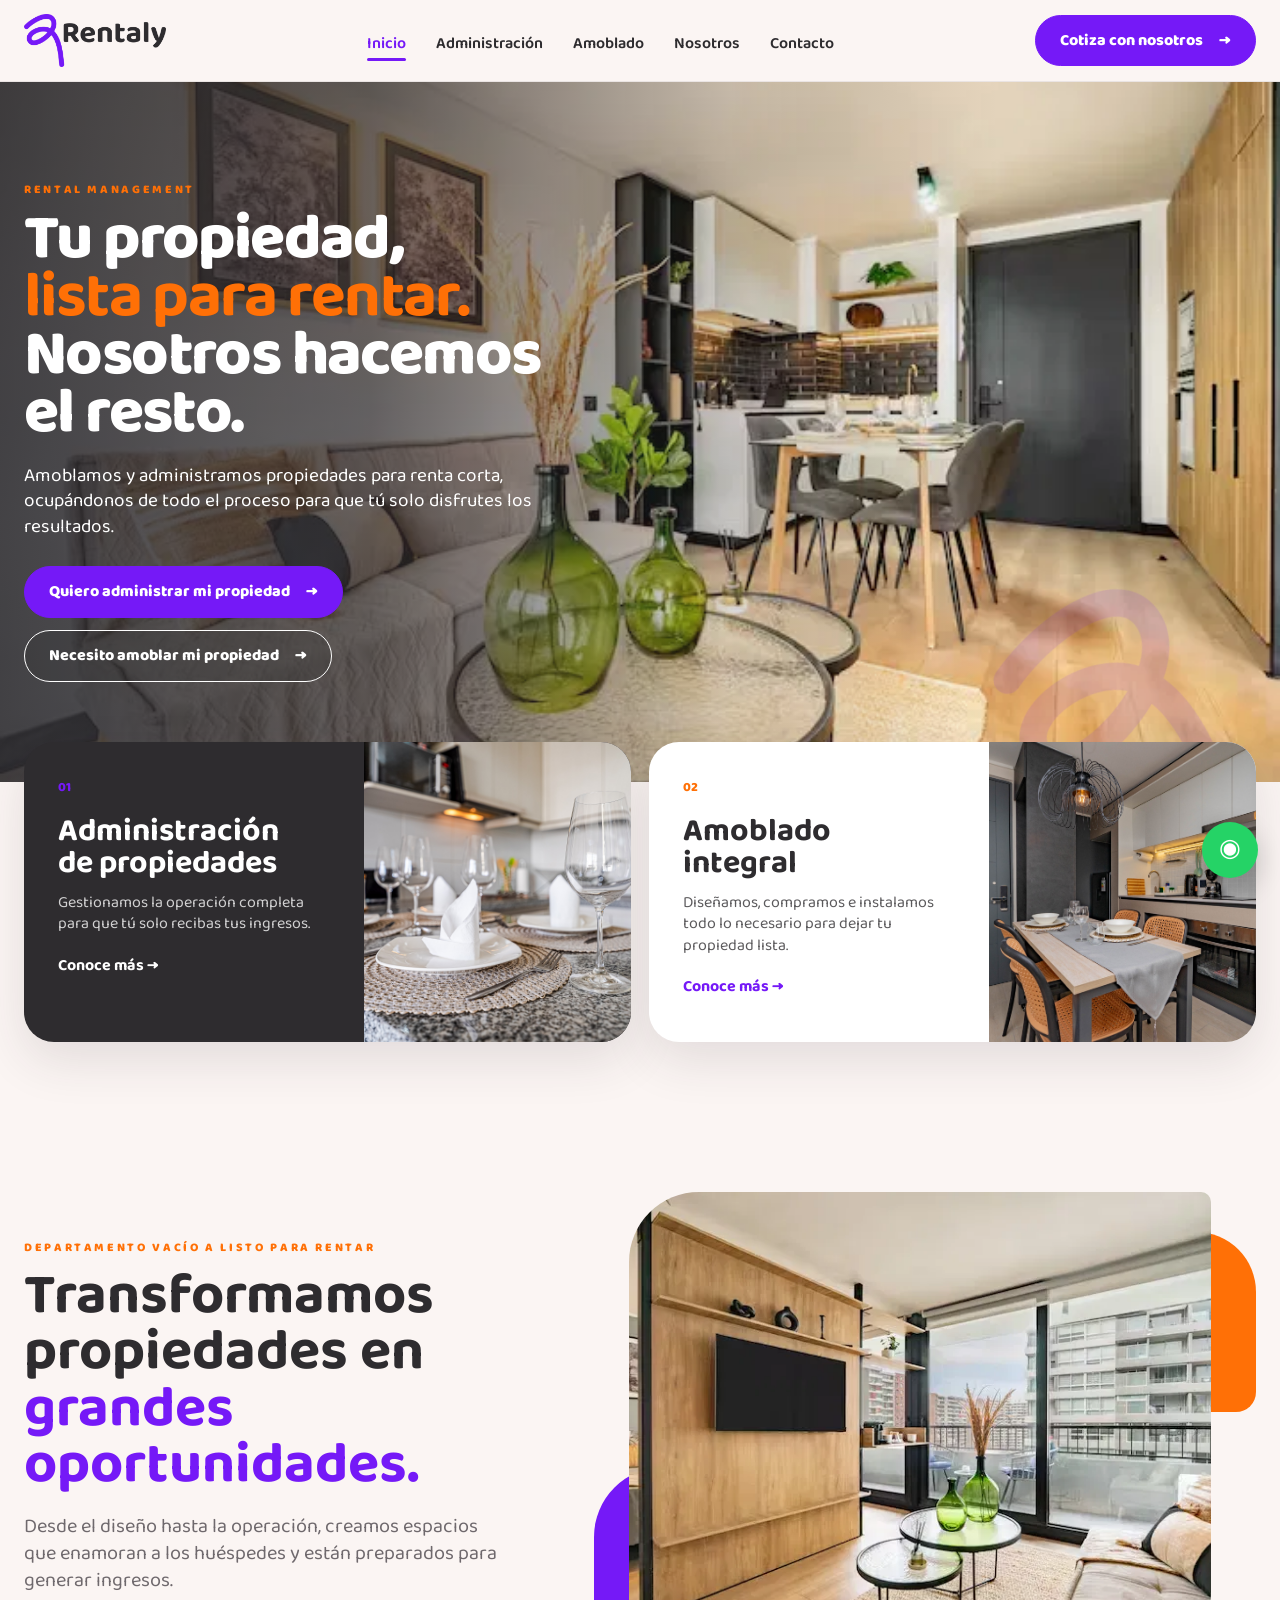
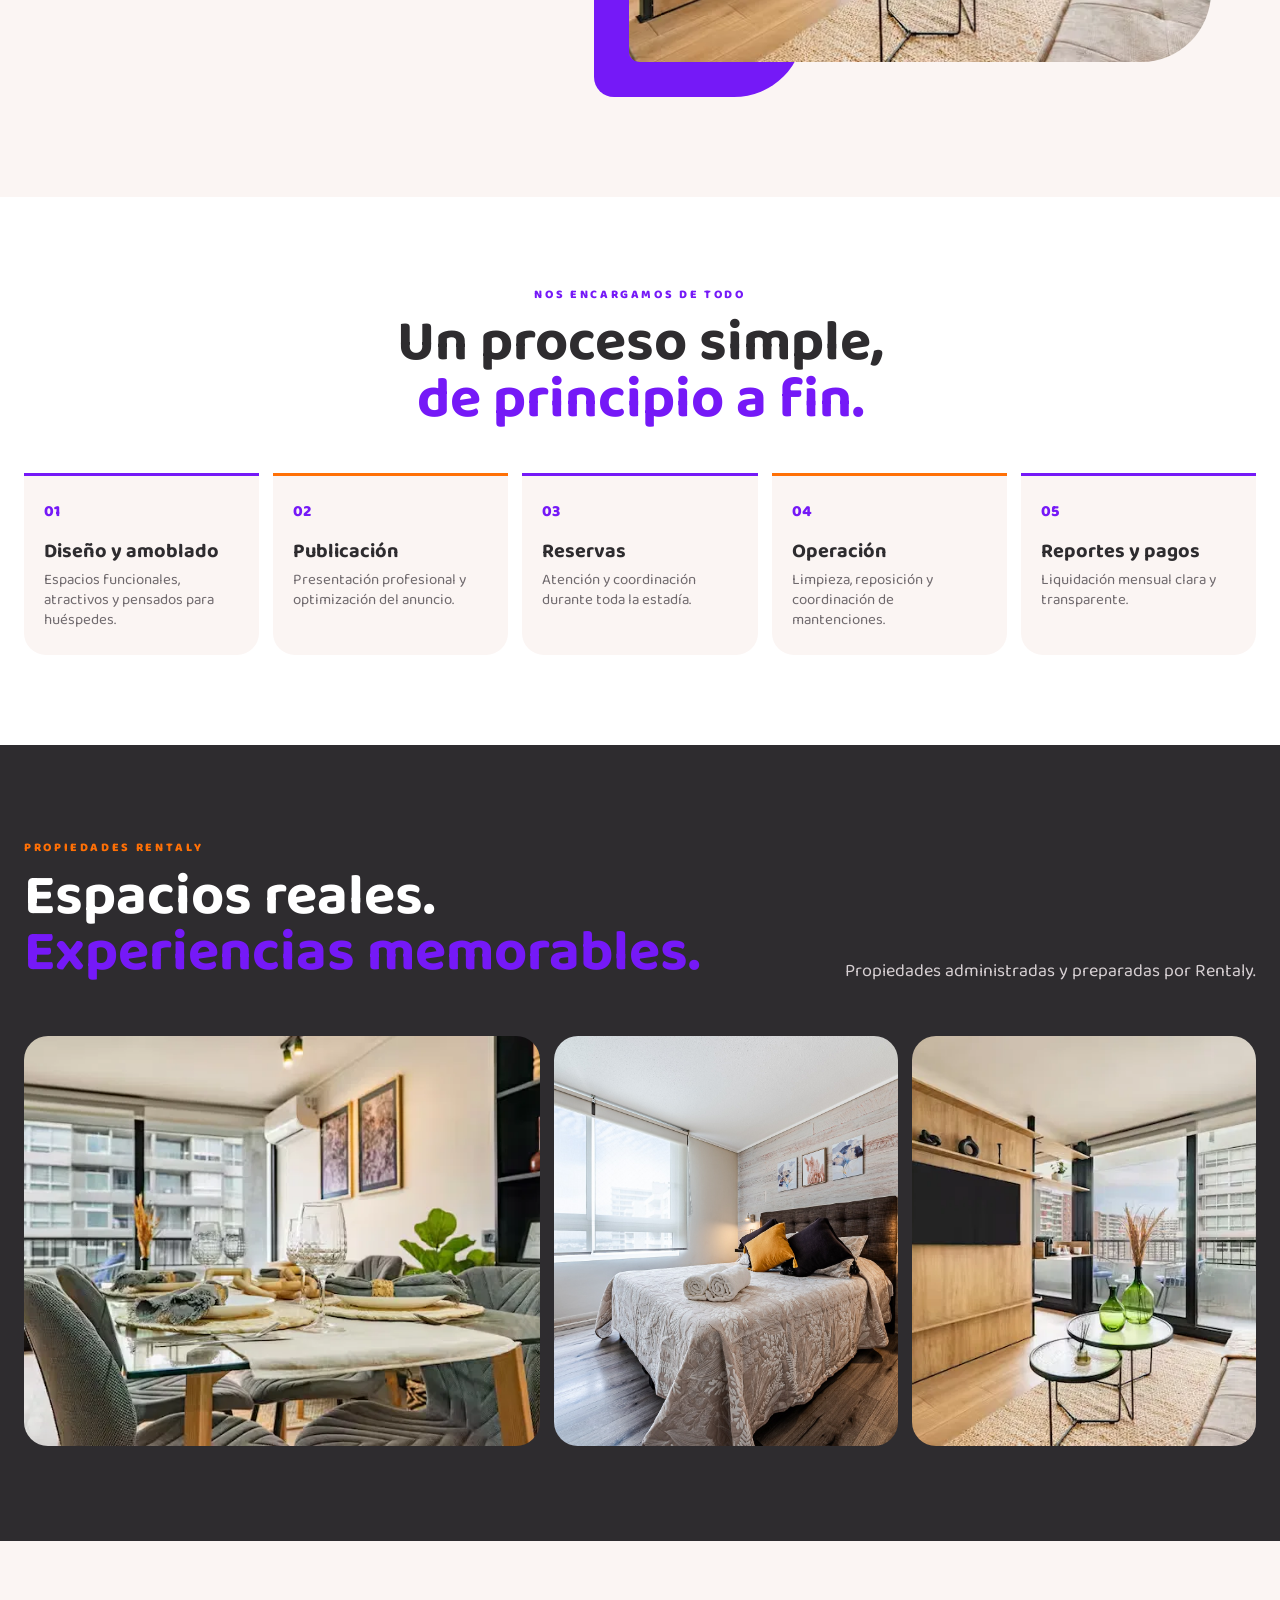
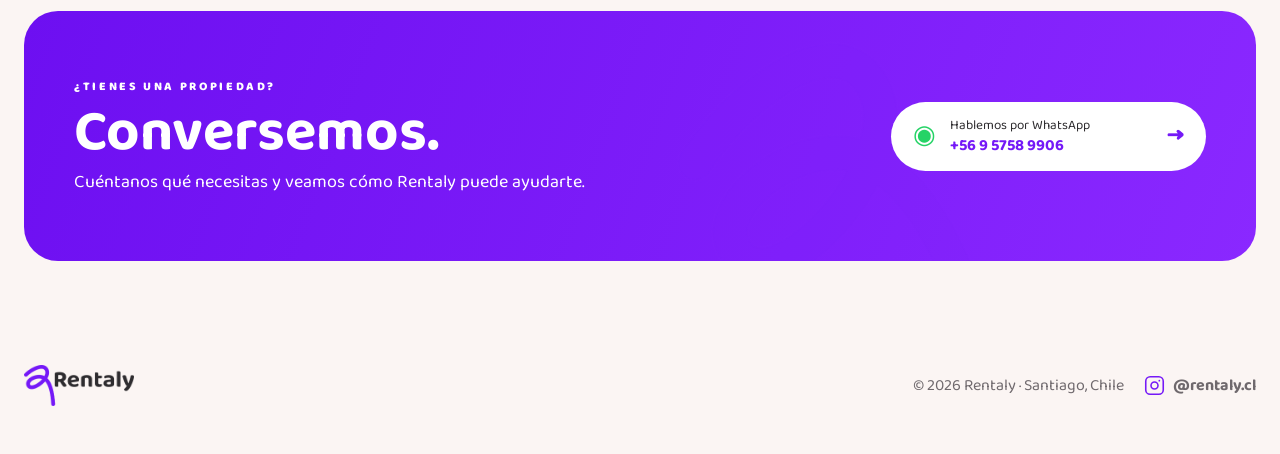
==== commit 156d7914: "Actualizacion Contacto Instagram Actualizacion Contacto Instagram" ====
--- a/index.html
+++ b/index.html
@@ -7,4 +7,4 @@
 <section class="process"><div class="shell"><div class="process-head"><span class="kicker">NOS ENCARGAMOS DE TODO</span><h2>Un proceso simple,<br><em>de principio a fin.</em></h2></div><div class="steps"><article><span>01</span><h3>Diseño y amoblado</h3><p>Espacios funcionales, atractivos y pensados para huéspedes.</p></article><article><span>02</span><h3>Publicación</h3><p>Presentación profesional y optimización del anuncio.</p></article><article><span>03</span><h3>Reservas</h3><p>Atención y coordinación durante toda la estadía.</p></article><article><span>04</span><h3>Operación</h3><p>Limpieza, reposición y coordinación de mantenciones.</p></article><article><span>05</span><h3>Reportes y pagos</h3><p>Liquidación mensual clara y transparente.</p></article></div></div></section>
 <section class="gallery-section"><div class="shell"><div class="gallery-head"><div><span class="kicker orange-text">PROPIEDADES RENTALY</span><h2>Espacios reales.<br><em>Experiencias memorables.</em></h2></div><p>Propiedades administradas y preparadas por Rentaly.</p></div><div class="gallery"><img class="g1" src="assets/property-dining.jpg" alt="Comedor de propiedad Rentaly"><img class="g2" src="assets/bedroom-2.jpg" alt="Dormitorio Rentaly"><img class="g3" src="assets/property-living-tv.jpg" alt="Living de propiedad Rentaly"></div></div></section>
 <section class="cta shell"><div><span class="kicker">¿TIENES UNA PROPIEDAD?</span><h2>Conversemos.</h2><p>Cuéntanos qué necesitas y veamos cómo Rentaly puede ayudarte.</p></div><a class="cta-contact" data-wa="Hola Rentaly, tengo una propiedad y me gustaría cotizar sus servicios."><span class="wa-icon">◉</span><span><small>Hablemos por WhatsApp</small><strong>+56 9 5758 9906</strong></span><b>→</b></a><img class="cta-mark" src="assets/isotipo-rentaly.png" alt=""></section>
-</main><footer><div class="shell footer"><img src="assets/logo-rentaly.png" alt="Rentaly"><span>© 2026 Rentaly · Santiago, Chile</span></div></footer><a class="floating-wa" data-wa="Hola Rentaly, me gustaría conocer más sobre sus servicios." aria-label="WhatsApp">◉</a><script src="script.js"></script></body></html>
+</main><footer><div class="shell footer"><img src="assets/logo-rentaly.png" alt="Rentaly"><div class="footer-meta"><span>© 2026 Rentaly · Santiago, Chile</span><a class="instagram-footer" href="https://www.instagram.com/rentaly.cl/?hl=es" target="_blank" rel="noopener noreferrer" aria-label="Visitar Instagram de Rentaly"><svg aria-hidden="true" viewBox="0 0 24 24" fill="none" stroke="currentColor" stroke-width="1.8" stroke-linecap="round" stroke-linejoin="round"><rect x="2" y="2" width="20" height="20" rx="5"/><circle cx="12" cy="12" r="4"/><circle cx="17.5" cy="6.5" r="1" fill="currentColor" stroke="none"/></svg><span>@rentaly.cl</span></a></div></div></footer><a class="floating-wa" data-wa="Hola Rentaly, me gustaría conocer más sobre sus servicios." aria-label="WhatsApp">◉</a><script src="script.js"></script></body></html>
--- a/styles.css
+++ b/styles.css
@@ -9,3 +9,18 @@
 @media(max-width:1020px){.page-hero{min-height:520px}.intro,.intro.reverse{grid-template-columns:1fr;gap:38px}.intro.reverse .editorial-photo{order:2}.feature-grid{grid-template-columns:1fr 1fr}.split-dark-grid{grid-template-columns:1fr;gap:38px}.contact-layout{grid-template-columns:1fr;gap:40px}.values{grid-template-columns:1fr 1fr}}
 @media(max-width:760px){.page-hero{min-height:0;display:block}.page-hero-photo{position:relative;height:330px;object-position:center}.page-hero-overlay{display:none}.page-hero-inner{padding-block:38px 48px}.page-hero-copy{max-width:none}.page-hero h1{font-size:45px}.page-hero p{font-size:17px}.intro{padding:72px 0}.editorial-photo{padding:18px}.editorial-photo img{height:360px;border-radius:45px 8px}.content-band,.split-dark,.faq-section{padding:70px 0}.feature-grid{grid-template-columns:1fr}.split-dark img{height:340px}.stats{grid-template-columns:1fr 1fr}.before-after{grid-template-columns:1fr}.ba img{height:320px}.values{grid-template-columns:1fr}.contact-layout{padding:72px 0}.whatsapp-card{padding:32px 26px}.whatsapp-card h2{font-size:36px}}
 @media(max-width:480px){.page-hero-photo{height:285px}.page-hero h1{font-size:39px}.editorial-photo img{height:300px}.stats{grid-template-columns:1fr}.before-after .ba img{height:270px}.contact-layout h1{font-size:42px}}
+
+/* Rentaly Instagram: contacto y footer, adaptable a móvil */
+.footer-meta{display:flex;align-items:center;justify-content:flex-end;gap:20px;flex-wrap:wrap}
+.instagram-footer{display:inline-flex;align-items:center;gap:8px;color:inherit;font-weight:700;text-decoration:none;white-space:nowrap}
+.instagram-footer svg{width:21px;height:21px;flex:none;color:#7519F7}
+.instagram-footer:hover,.instagram-footer:focus-visible{color:#7519F7}
+.instagram-contact{display:grid;grid-template-columns:minmax(0,1fr) 180px;align-items:center;gap:32px;margin-top:24px;margin-bottom:76px;padding:38px 42px;border-radius:28px;background:#fff;box-shadow:0 12px 40px rgba(46,44,47,.06)}
+.instagram-contact h2{margin:8px 0 12px}
+.instagram-contact p{max-width:610px}
+.instagram-dm-btn{display:inline-flex;align-items:center;gap:12px;max-width:100%;margin-top:12px}
+.instagram-dm-btn svg{width:21px;height:21px;flex:none}
+.instagram-contact-mark{display:grid;place-items:center;width:150px;height:150px;border-radius:40px;background:#f2e6ff;color:#7519F7}
+.instagram-contact-mark svg{width:85px;height:85px}
+@media(max-width:760px){.footer-meta{justify-content:center;gap:12px;text-align:center}.instagram-contact{grid-template-columns:1fr;padding:28px 22px;margin-bottom:48px}.instagram-contact-mark{display:none}.instagram-dm-btn{width:100%;justify-content:center}}
+@media(max-width:420px){.footer-meta{flex-direction:column}.instagram-contact h2{font-size:clamp(30px,9vw,42px)}}
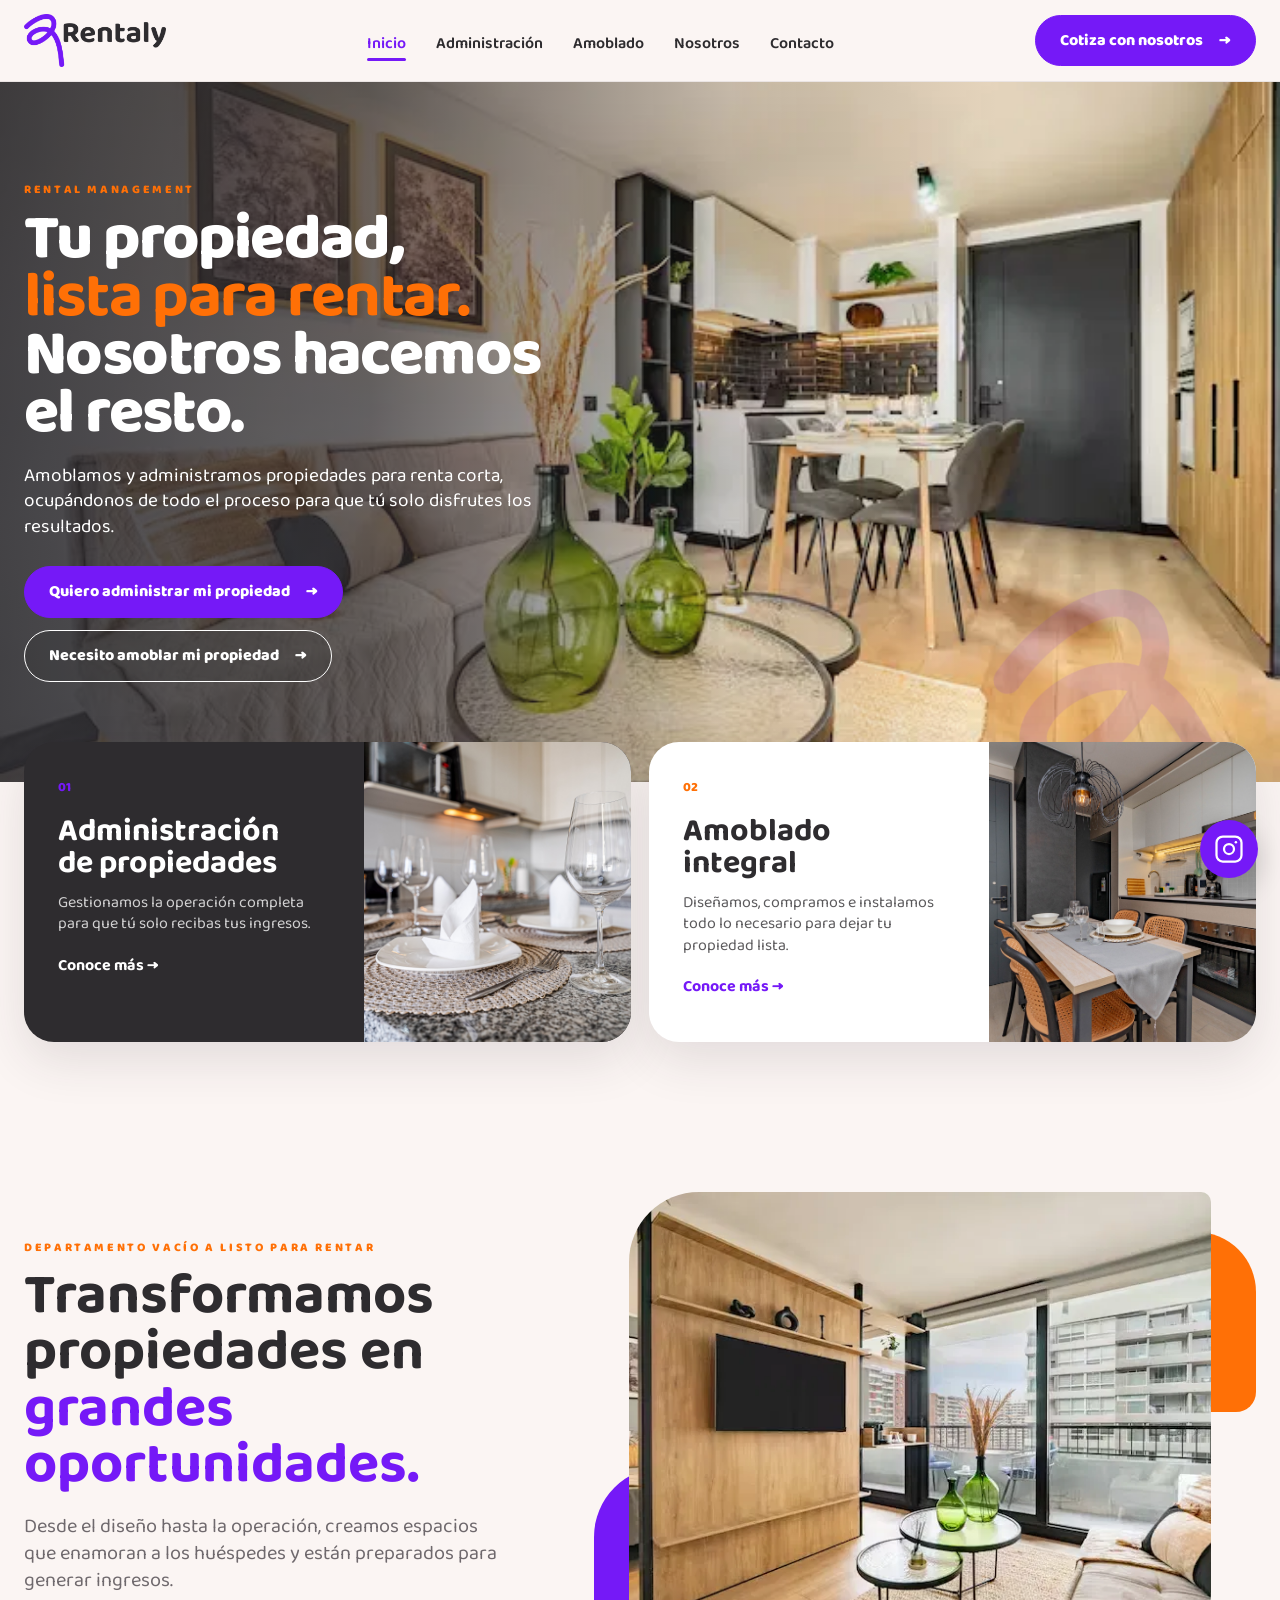
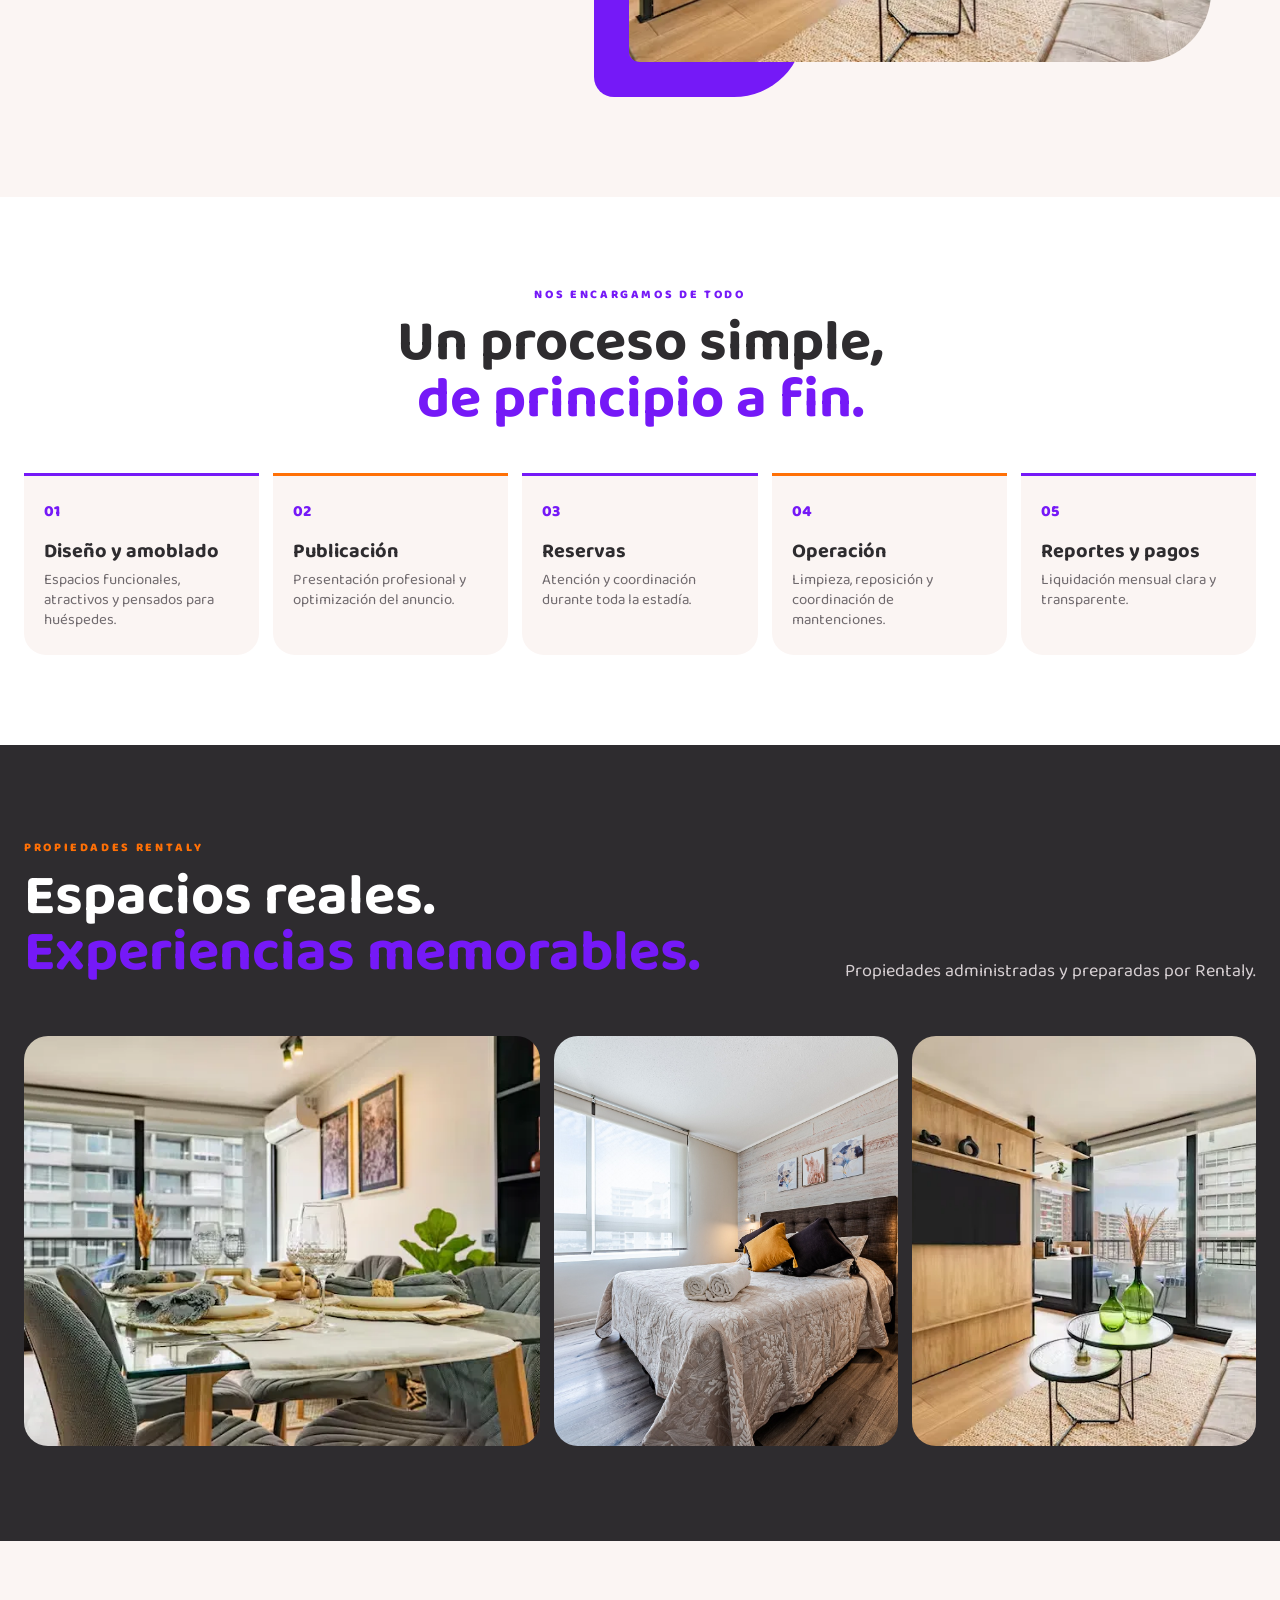
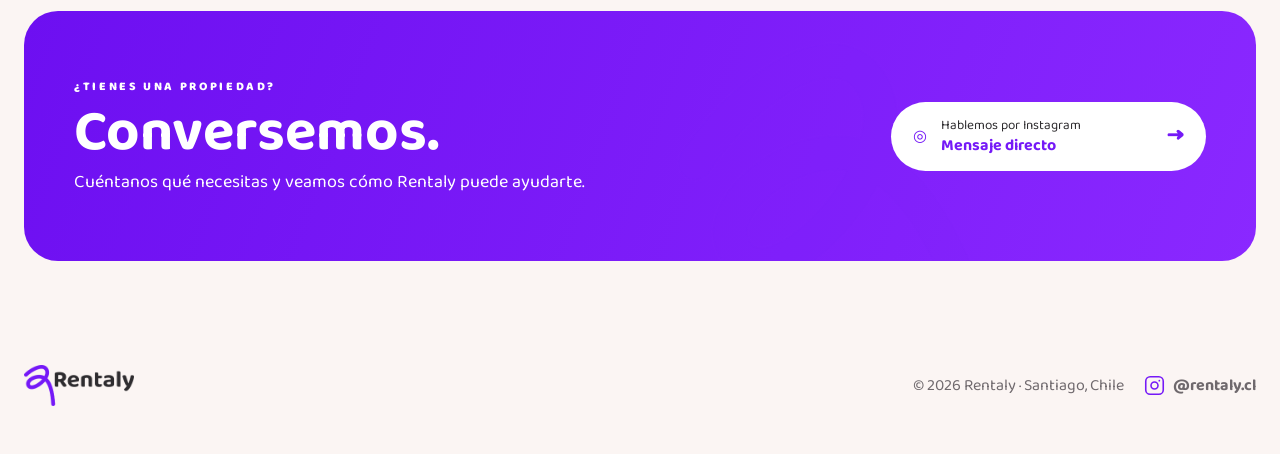
==== commit d3b06778: "Contacto principal Insta Contacto principal Insta" ====
--- a/index.html
+++ b/index.html
@@ -1,10 +1,10 @@
 <!doctype html><html lang="es"><head><meta charset="utf-8"><meta name="viewport" content="width=device-width,initial-scale=1"><title>Rentaly | Administración y amoblado para renta corta</title><meta name="description" content="Rentaly administra y amuebla propiedades para renta corta en Chile."><link rel="stylesheet" href="styles.css"></head><body>
-<header class="header"><div class="shell nav"><a href="index.html" class="logo"><img src="assets/logo-rentaly.png" alt="Rentaly"></a><nav id="menu"><a class="active" href="index.html">Inicio</a><a href="administracion.html">Administración</a><a href="amoblado.html">Amoblado</a><a href="nosotros.html">Nosotros</a><a href="contacto.html">Contacto</a></nav><a class="btn nav-cta" data-wa="Hola Rentaly, quiero cotizar sus servicios.">Cotiza con nosotros <span>→</span></a><button class="menu-btn" aria-label="Abrir menú" aria-expanded="false">☰</button></div></header>
+<header class="header"><div class="shell nav"><a href="index.html" class="logo"><img src="assets/logo-rentaly.png" alt="Rentaly"></a><nav id="menu"><a class="active" href="index.html">Inicio</a><a href="administracion.html">Administración</a><a href="amoblado.html">Amoblado</a><a href="nosotros.html">Nosotros</a><a href="contacto.html">Contacto</a></nav><a class="btn nav-cta" data-ig-message="Hola Rentaly, quiero cotizar sus servicios.">Cotiza con nosotros <span>→</span></a><button class="menu-btn" aria-label="Abrir menú" aria-expanded="false">☰</button></div></header>
 <main>
-<section class="hero"><img class="hero-photo" src="assets/hero.jpg" alt="Departamento Rentaly"><div class="hero-overlay"></div><div class="shell hero-inner"><div class="hero-copy"><span class="kicker">RENTAL MANAGEMENT</span><h1>Tu propiedad,<br><strong>lista para rentar.</strong><br>Nosotros hacemos<br>el resto.</h1><p>Amoblamos y administramos propiedades para renta corta, ocupándonos de todo el proceso para que tú solo disfrutes los resultados.</p><div class="hero-actions"><a class="btn" data-wa="Hola Rentaly, quiero administrar mi propiedad.">Quiero administrar mi propiedad <span>→</span></a><a class="btn ghost" data-wa="Hola Rentaly, necesito amoblar mi propiedad.">Necesito amoblar mi propiedad <span>→</span></a></div></div></div><div class="hero-mark"><img src="assets/isotipo-rentaly.png" alt=""></div></section>
+<section class="hero"><img class="hero-photo" src="assets/hero.jpg" alt="Departamento Rentaly"><div class="hero-overlay"></div><div class="shell hero-inner"><div class="hero-copy"><span class="kicker">RENTAL MANAGEMENT</span><h1>Tu propiedad,<br><strong>lista para rentar.</strong><br>Nosotros hacemos<br>el resto.</h1><p>Amoblamos y administramos propiedades para renta corta, ocupándonos de todo el proceso para que tú solo disfrutes los resultados.</p><div class="hero-actions"><a class="btn" data-ig-message="Hola Rentaly, quiero administrar mi propiedad.">Quiero administrar mi propiedad <span>→</span></a><a class="btn ghost" data-ig-message="Hola Rentaly, necesito amoblar mi propiedad.">Necesito amoblar mi propiedad <span>→</span></a></div></div></div><div class="hero-mark"><img src="assets/isotipo-rentaly.png" alt=""></div></section>
 <section class="services shell"><a class="service dark" href="administracion.html"><div><span class="service-no">01</span><h2>Administración<br>de propiedades</h2><p>Gestionamos la operación completa para que tú solo recibas tus ingresos.</p><b>Conoce más →</b></div><img src="assets/bedroom.jpg" alt="Dormitorio Rentaly"></a><a class="service light" href="amoblado.html"><div><span class="service-no orange">02</span><h2>Amoblado<br>integral</h2><p>Diseñamos, compramos e instalamos todo lo necesario para dejar tu propiedad lista.</p><b>Conoce más →</b></div><img src="assets/kitchen.jpg" alt="Cocina Rentaly"></a></section>
 <section class="statement shell"><div class="statement-copy"><span class="kicker orange-text">DEPARTAMENTO VACÍO A LISTO PARA RENTAR</span><h2>Transformamos propiedades en <em>grandes oportunidades.</em></h2><p>Desde el diseño hasta la operación, creamos espacios que enamoran a los huéspedes y están preparados para generar ingresos.</p></div><div class="statement-photo"><span class="shape purple"></span><img src="assets/property-living-tv.jpg" alt="Living de propiedad Rentaly"><span class="shape orange"></span></div></section>
 <section class="process"><div class="shell"><div class="process-head"><span class="kicker">NOS ENCARGAMOS DE TODO</span><h2>Un proceso simple,<br><em>de principio a fin.</em></h2></div><div class="steps"><article><span>01</span><h3>Diseño y amoblado</h3><p>Espacios funcionales, atractivos y pensados para huéspedes.</p></article><article><span>02</span><h3>Publicación</h3><p>Presentación profesional y optimización del anuncio.</p></article><article><span>03</span><h3>Reservas</h3><p>Atención y coordinación durante toda la estadía.</p></article><article><span>04</span><h3>Operación</h3><p>Limpieza, reposición y coordinación de mantenciones.</p></article><article><span>05</span><h3>Reportes y pagos</h3><p>Liquidación mensual clara y transparente.</p></article></div></div></section>
 <section class="gallery-section"><div class="shell"><div class="gallery-head"><div><span class="kicker orange-text">PROPIEDADES RENTALY</span><h2>Espacios reales.<br><em>Experiencias memorables.</em></h2></div><p>Propiedades administradas y preparadas por Rentaly.</p></div><div class="gallery"><img class="g1" src="assets/property-dining.jpg" alt="Comedor de propiedad Rentaly"><img class="g2" src="assets/bedroom-2.jpg" alt="Dormitorio Rentaly"><img class="g3" src="assets/property-living-tv.jpg" alt="Living de propiedad Rentaly"></div></div></section>
-<section class="cta shell"><div><span class="kicker">¿TIENES UNA PROPIEDAD?</span><h2>Conversemos.</h2><p>Cuéntanos qué necesitas y veamos cómo Rentaly puede ayudarte.</p></div><a class="cta-contact" data-wa="Hola Rentaly, tengo una propiedad y me gustaría cotizar sus servicios."><span class="wa-icon">◉</span><span><small>Hablemos por WhatsApp</small><strong>+56 9 5758 9906</strong></span><b>→</b></a><img class="cta-mark" src="assets/isotipo-rentaly.png" alt=""></section>
-</main><footer><div class="shell footer"><img src="assets/logo-rentaly.png" alt="Rentaly"><div class="footer-meta"><span>© 2026 Rentaly · Santiago, Chile</span><a class="instagram-footer" href="https://www.instagram.com/rentaly.cl/?hl=es" target="_blank" rel="noopener noreferrer" aria-label="Visitar Instagram de Rentaly"><svg aria-hidden="true" viewBox="0 0 24 24" fill="none" stroke="currentColor" stroke-width="1.8" stroke-linecap="round" stroke-linejoin="round"><rect x="2" y="2" width="20" height="20" rx="5"/><circle cx="12" cy="12" r="4"/><circle cx="17.5" cy="6.5" r="1" fill="currentColor" stroke="none"/></svg><span>@rentaly.cl</span></a></div></div></footer><a class="floating-wa" data-wa="Hola Rentaly, me gustaría conocer más sobre sus servicios." aria-label="WhatsApp">◉</a><script src="script.js"></script></body></html>
+<section class="cta shell"><div><span class="kicker">¿TIENES UNA PROPIEDAD?</span><h2>Conversemos.</h2><p>Cuéntanos qué necesitas y veamos cómo Rentaly puede ayudarte.</p></div><a class="cta-contact" data-ig-message="Hola Rentaly, tengo una propiedad y me gustaría cotizar sus servicios."><span class="ig-inline-icon">◎</span><span><small>Hablemos por Instagram</small><strong>Mensaje directo</strong></span><b>→</b></a><img class="cta-mark" src="assets/isotipo-rentaly.png" alt=""></section>
+</main><footer><div class="shell footer"><img src="assets/logo-rentaly.png" alt="Rentaly"><div class="footer-meta"><span>© 2026 Rentaly · Santiago, Chile</span><a class="instagram-footer" href="https://www.instagram.com/rentaly.cl/?hl=es" target="_blank" rel="noopener noreferrer" aria-label="Visitar Instagram de Rentaly"><svg aria-hidden="true" viewBox="0 0 24 24" fill="none" stroke="currentColor" stroke-width="1.8" stroke-linecap="round" stroke-linejoin="round"><rect x="2" y="2" width="20" height="20" rx="5"/><circle cx="12" cy="12" r="4"/><circle cx="17.5" cy="6.5" r="1" fill="currentColor" stroke="none"/></svg><span>@rentaly.cl</span></a></div></div></footer><a class="floating-ig" href="https://www.instagram.com/direct/t/17848942698344590/?hl=es" data-ig-message="Hola Rentaly, tengo una propiedad y me gustaría cotizar sus servicios." aria-label="Escribir a Rentaly por Instagram"><svg aria-hidden="true" viewBox="0 0 24 24" fill="none" stroke="currentColor" stroke-width="1.8" stroke-linecap="round" stroke-linejoin="round"><rect x="2" y="2" width="20" height="20" rx="5"/><circle cx="12" cy="12" r="4"/><circle cx="17.5" cy="6.5" r="1" fill="currentColor" stroke="none"/></svg></a><script src="script.js"></script></body></html>
--- a/styles.css
+++ b/styles.css
@@ -24,3 +24,10 @@
 .instagram-contact-mark svg{width:85px;height:85px}
 @media(max-width:760px){.footer-meta{justify-content:center;gap:12px;text-align:center}.instagram-contact{grid-template-columns:1fr;padding:28px 22px;margin-bottom:48px}.instagram-contact-mark{display:none}.instagram-dm-btn{width:100%;justify-content:center}}
 @media(max-width:420px){.footer-meta{flex-direction:column}.instagram-contact h2{font-size:clamp(30px,9vw,42px)}}
+
+/* V5: Instagram as the main contact channel across all screen sizes */
+.floating-ig{position:fixed;right:22px;bottom:22px;width:58px;height:58px;border-radius:50%;background:var(--violet);color:#fff;display:grid;place-items:center;z-index:65;box-shadow:0 10px 28px #0003;transition:transform .2s}
+.floating-ig:hover{transform:translateY(-3px)}.floating-ig svg{width:30px;height:30px}
+.ig-inline-icon{color:var(--violet);display:inline-flex;align-items:center}.ig-copy-notice{position:fixed;z-index:100;left:50%;bottom:94px;transform:translate(-50%,12px);background:var(--ink);color:#fff;padding:14px 20px;border-radius:16px;box-shadow:0 12px 32px #0003;font-size:15px;max-width:min(440px,calc(100% - 32px));text-align:center;opacity:0;pointer-events:none;transition:.2s}.ig-copy-notice.visible{opacity:1;transform:translate(-50%,0)}
+.instagram-dm-btn svg{width:22px;height:22px;flex-shrink:0}
+@media(max-width:760px){.floating-ig{right:16px;bottom:16px;width:54px;height:54px}.ig-copy-notice{bottom:82px}}
